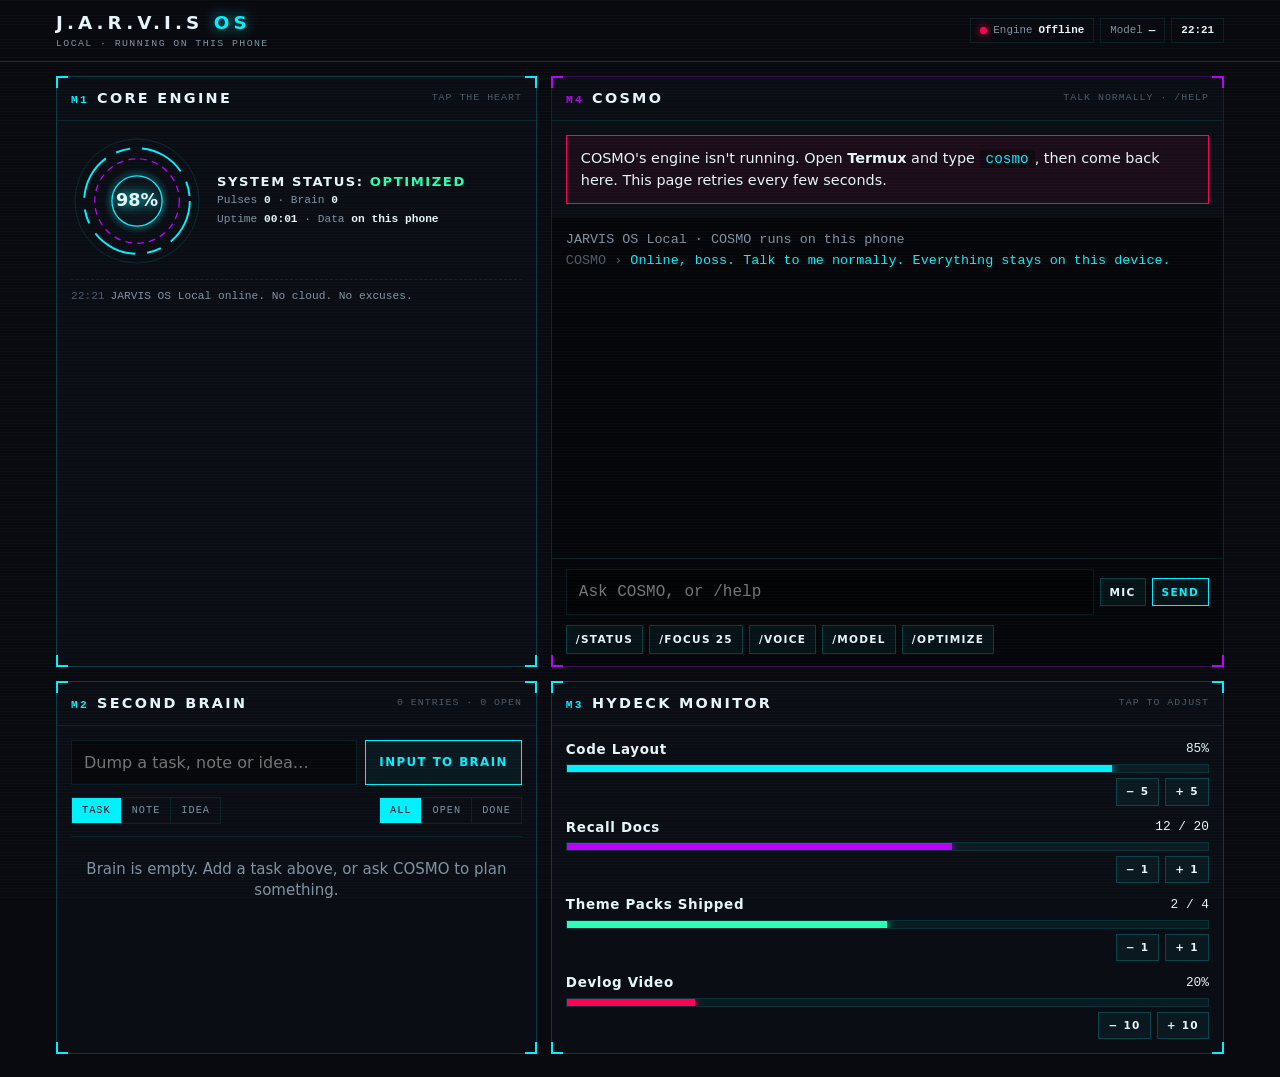
==== cosmo-local/index.html @ 8d470e31 "Add COSMO Local: JARVIS OS running offline on Android An offline JARVIS page that talks to Ollama on" ====
<!doctype html>
<html lang="en">
<head>
<meta charset="utf-8">
<meta name="viewport" content="width=device-width, initial-scale=1, viewport-fit=cover">
<meta name="theme-color" content="#090a0f">
<title>JARVIS OS Local</title>
<!-- 100% offline: no CDN, no web fonts. Everything below ships in this one file.
     The AI runs in Ollama on this phone at http://127.0.0.1:11434 (started by `cosmo`). -->
<style>
/* Layout: one column on phones (Core → COSMO terminal → Brain → Monitor); two columns from 900px. */
:root {
  --bg: #090a0f; --panel: rgba(12,16,24,0.7); --panel-solid: #0e121a;
  --line: rgba(0,240,255,0.2); --line-soft: rgba(0,240,255,0.1);
  --fg: #e4f6fb; --muted: #7f93a3; --dim: #4b5b69;
  --cyan: #00f0ff; --purple: #bc00ff; --crimson: #ff0055; --ok: #2bffb1;
  --font-display: "Oxanium", "Rajdhani", "Roboto Condensed", "Arial Narrow", system-ui, sans-serif;
  --font-body: system-ui, -apple-system, "Segoe UI", Roboto, sans-serif;
  --font-mono: ui-monospace, "Roboto Mono", "Droid Sans Mono", Menlo, Consolas, monospace;
  color-scheme: dark;
}
* { box-sizing: border-box; }
html, body { margin: 0; background: var(--bg); color: var(--fg); }
body { font-family: var(--font-body); font-size: 15px; line-height: 1.45; -webkit-font-smoothing: antialiased; padding-top: env(safe-area-inset-top, 0px); padding-bottom: env(safe-area-inset-bottom, 0px); }
body::after { content: ""; position: fixed; inset: 0; z-index: -1; pointer-events: none;
  background: radial-gradient(40rem 28rem at 50% 6%, rgba(0,240,255,0.10), transparent 65%),
    radial-gradient(36rem 26rem at 100% 100%, rgba(188,0,255,0.10), transparent 60%),
    linear-gradient(rgba(0,240,255,0.04) 1px, transparent 1px) 0 0 / 100% 28px,
    linear-gradient(90deg, rgba(0,240,255,0.04) 1px, transparent 1px) 0 0 / 28px 100%, var(--bg); }
.scan { position: fixed; inset: 0; z-index: 60; pointer-events: none; background: repeating-linear-gradient(to bottom, rgba(255,255,255,0.018) 0 1px, transparent 1px 3px); }
button, input { font: inherit; color: inherit; }
button { background: none; border: 0; cursor: pointer; }
.sr { position: absolute; width: 1px; height: 1px; overflow: hidden; clip: rect(0 0 0 0); }
[hidden] { display: none !important; }
.wrap { max-width: 1200px; margin: 0 auto; padding-left: max(16px, env(safe-area-inset-left, 0px)); padding-right: max(16px, env(safe-area-inset-right, 0px)); }

/* Header */
.top { position: sticky; top: 0; z-index: 30; background: rgba(9,10,15,0.85); border-bottom: 1px solid var(--line); backdrop-filter: blur(12px); -webkit-backdrop-filter: blur(12px); }
.top .wrap { display: flex; flex-wrap: wrap; gap: 10px; align-items: center; justify-content: space-between; padding-block: 10px; }
.logo { font-family: var(--font-display); font-weight: 800; font-size: 1.15rem; letter-spacing: 0.22em; }
.logo b { color: var(--cyan); text-shadow: 0 0 14px rgba(0,240,255,0.7); }
.logo small { display: block; font-family: var(--font-mono); font-size: 0.62rem; letter-spacing: 0.14em; color: var(--muted); font-weight: 400; }
.chips { display: flex; flex-wrap: wrap; gap: 6px; }
.chip { display: inline-flex; align-items: center; gap: 6px; padding: 4px 9px; border: 1px solid var(--line-soft); font-family: var(--font-mono); font-size: 0.68rem; color: var(--muted); white-space: nowrap; }
.chip b { color: var(--fg); font-weight: 600; }
.dot { width: 7px; height: 7px; border-radius: 50%; background: var(--dim); flex: none; }
.dot.ok { background: var(--ok); box-shadow: 0 0 8px var(--ok); }
.dot.cy { background: var(--cyan); box-shadow: 0 0 8px var(--cyan); }
.dot.bad { background: var(--crimson); box-shadow: 0 0 8px var(--crimson); }

/* Grid */
.grid { display: grid; grid-template-columns: minmax(0, 1fr); gap: 14px; padding-block: 14px 24px; }
@media (min-width: 900px) { .grid { grid-template-columns: minmax(0, 5fr) minmax(0, 7fr); } .span2 { grid-column: 1 / -1; } }
.panel { position: relative; min-width: 0; display: flex; flex-direction: column; background: var(--panel); border: 1px solid var(--line); backdrop-filter: blur(10px); -webkit-backdrop-filter: blur(10px); }
.panel::before { content: ""; position: absolute; inset: -1px; pointer-events: none;
  background: linear-gradient(var(--c,var(--cyan)),var(--c,var(--cyan))) top left/12px 2px, linear-gradient(var(--c,var(--cyan)),var(--c,var(--cyan))) top left/2px 12px,
    linear-gradient(var(--c,var(--cyan)),var(--c,var(--cyan))) top right/12px 2px, linear-gradient(var(--c,var(--cyan)),var(--c,var(--cyan))) top right/2px 12px,
    linear-gradient(var(--c,var(--cyan)),var(--c,var(--cyan))) bottom left/12px 2px, linear-gradient(var(--c,var(--cyan)),var(--c,var(--cyan))) bottom left/2px 12px,
    linear-gradient(var(--c,var(--cyan)),var(--c,var(--cyan))) bottom right/12px 2px, linear-gradient(var(--c,var(--cyan)),var(--c,var(--cyan))) bottom right/2px 12px;
  background-repeat: no-repeat; }
.panel.pp { --c: var(--purple); border-color: rgba(188,0,255,0.25); }
.head { display: flex; justify-content: space-between; align-items: center; gap: 8px; flex-wrap: wrap; padding: 11px 14px; border-bottom: 1px solid var(--line-soft); }
.title { margin: 0; font-family: var(--font-display); font-weight: 700; font-size: 0.9rem; letter-spacing: 0.16em; text-transform: uppercase; }
.title i { font-style: normal; color: var(--c,var(--cyan)); font-family: var(--font-mono); font-size: 0.7rem; margin-right: 8px; }
.tag { font-family: var(--font-mono); font-size: 0.62rem; letter-spacing: 0.1em; color: var(--dim); text-transform: uppercase; }
.body { padding: 14px; display: flex; flex-direction: column; gap: 12px; min-width: 0; }

.btn { position: relative; overflow: hidden; display: inline-flex; align-items: center; justify-content: center; gap: 6px; padding: 9px 13px; border: 1px solid var(--line); background: rgba(0,240,255,0.05); font-family: var(--font-display); font-weight: 700; font-size: 0.74rem; letter-spacing: 0.12em; text-transform: uppercase; transition: border-color .15s, background-color .15s, box-shadow .15s, transform .08s; }
.btn:hover { border-color: var(--cyan); background: rgba(0,240,255,0.12); box-shadow: 0 0 16px rgba(0,240,255,0.3); }
.btn:active { transform: scale(0.95); }
.btn.pri { border-color: var(--cyan); color: var(--cyan); }
.btn.sm { padding: 5px 9px; font-size: 0.66rem; }
.btn.on { border-color: var(--purple); color: var(--purple); box-shadow: 0 0 12px rgba(188,0,255,0.35); }
.btn:disabled { opacity: 0.45; }
.btn:focus-visible, .core:focus-visible, .field:focus-visible, .check:focus-visible { outline: 2px solid var(--cyan); outline-offset: 2px; }
.field { min-width: 0; padding: 10px 12px; background: rgba(0,0,0,0.45); border: 1px solid var(--line-soft); font-size: 16px; }
.field:focus { outline: none; border-color: var(--cyan); box-shadow: 0 0 12px rgba(0,240,255,0.2); }
.seg { display: inline-flex; border: 1px solid var(--line-soft); }
.seg button { padding: 5px 10px; font-family: var(--font-mono); font-size: 0.64rem; letter-spacing: 0.1em; color: var(--muted); }
.seg button + button { border-left: 1px solid var(--line-soft); }
.seg button[aria-pressed="true"] { color: var(--bg); background: var(--cyan); }

/* Core */
.core-row { display: grid; grid-template-columns: auto minmax(0,1fr); gap: 14px; align-items: center; }
.core { position: relative; width: 132px; aspect-ratio: 1; border-radius: 50%; transition: transform .2s; }
.core:active { transform: scale(0.95); }
.core svg { position: absolute; inset: 0; width: 100%; height: 100%; overflow: visible; }
.ra { transform-origin: 50% 50%; animation: spin 16s linear infinite; }
.rb { transform-origin: 50% 50%; animation: spin 10s linear infinite reverse; }
@keyframes spin { to { transform: rotate(360deg); } }
.heart { transform-origin: 50% 50%; animation: beat 1.6s ease-in-out infinite; }
.core.think .heart { animation-duration: .5s; }
@keyframes beat { 0%,100% { transform: scale(1); } 15% { transform: scale(1.08); } 30% { transform: scale(.98); } 45% { transform: scale(1.05); } }
.core-lbl { position: absolute; inset: 0; display: grid; place-content: center; text-align: center; pointer-events: none; font-family: var(--font-display); font-weight: 800; font-size: 1.1rem; text-shadow: 0 0 12px var(--cyan); }
.shock { position: absolute; inset: 0; border-radius: 50%; border: 2px solid var(--cyan); pointer-events: none; animation: shock .9s ease-out forwards; }
@keyframes shock { from { transform: scale(.45); opacity: 1; } to { transform: scale(1.4); opacity: 0; } }
.status { font-family: var(--font-display); font-weight: 700; letter-spacing: 0.12em; text-transform: uppercase; font-size: 0.82rem; }
.status b { color: var(--ok); } .status b.bad { color: var(--crimson); }
.kv { font-family: var(--font-mono); font-size: 0.7rem; color: var(--muted); line-height: 1.7; }
.kv b { color: var(--fg); font-weight: 600; }
.syslog { font-family: var(--font-mono); font-size: 0.7rem; color: var(--muted); max-height: 96px; overflow-y: auto; border-top: 1px dashed var(--line-soft); padding-top: 8px; line-height: 1.6; }
.syslog time { color: var(--dim); margin-right: 6px; }

/* Terminal */
.term { font-family: var(--font-mono); font-size: 0.84rem; line-height: 1.55; background: rgba(0,0,0,0.5); }
.out { height: 340px; overflow-y: auto; padding: 12px 14px; }
.out div { white-space: pre-wrap; overflow-wrap: anywhere; }
.t-in::before { content: "boss › "; color: var(--purple); }
.t-j { color: var(--cyan); } .t-j::before { content: "COSMO › "; color: var(--dim); }
.t-sys { color: var(--muted); } .t-ok { color: var(--ok); } .t-err { color: var(--crimson); }
.tform { display: flex; gap: 6px; align-items: center; padding: 10px 14px; border-top: 1px solid var(--line-soft); }
.tform .field { flex: 1; font-family: var(--font-mono); }
.quick { display: flex; flex-wrap: wrap; gap: 6px; padding: 0 14px 12px; }
.mic.live { border-color: var(--crimson); color: var(--crimson); box-shadow: 0 0 14px rgba(255,0,85,0.45); }

/* Brain */
.bform { display: grid; grid-template-columns: minmax(0,1fr) auto; gap: 8px; }
.tools { display: flex; justify-content: space-between; flex-wrap: wrap; gap: 8px; }
.index { max-height: 420px; min-height: 160px; overflow-y: auto; border-top: 1px solid var(--line-soft); }
.entry { display: grid; grid-template-columns: 24px minmax(0,1fr) auto; gap: 10px; padding: 9px 2px; border-bottom: 1px solid var(--line-soft); }
.entry.fresh { animation: inject .5s ease-out; }
@keyframes inject { from { background: rgba(0,240,255,0.2); } to { background: transparent; } }
.check { width: 20px; height: 20px; margin-top: 2px; border: 1px solid var(--cyan); display: grid; place-items: center; }
.check[aria-checked="true"] { background: var(--cyan); }
.check[aria-checked="true"]::after { content: ""; width: 9px; height: 5px; border: solid var(--bg); border-width: 0 0 2px 2px; transform: rotate(-45deg) translate(1px,-1px); }
.glyph { width: 20px; text-align: center; font-family: var(--font-mono); color: var(--cyan); }
.glyph.idea { color: var(--purple); }
.etext { overflow-wrap: anywhere; }
.entry.done .etext { color: var(--dim); text-decoration: line-through; }
.emeta { font-family: var(--font-mono); font-size: 0.6rem; letter-spacing: 0.08em; color: var(--dim); text-transform: uppercase; }
.x { width: 28px; height: 28px; color: var(--dim); border: 1px solid transparent; }
.x:hover, .x.armed { color: var(--crimson); border-color: var(--crimson); }
.empty { padding: 22px 6px; text-align: center; color: var(--muted); }

/* Monitor */
.metric { display: grid; grid-template-columns: minmax(0,1fr) auto; gap: 5px 10px; align-items: center; }
.mname { font-family: var(--font-display); font-weight: 600; font-size: 0.84rem; letter-spacing: 0.05em; }
.mval { font-family: var(--font-mono); font-size: 0.8rem; }
.bar { grid-column: 1 / -1; height: 9px; position: relative; background: rgba(0,240,255,0.06); border: 1px solid var(--line-soft); overflow: hidden; }
.fill { position: absolute; inset: 0 auto 0 0; width: 0; background: var(--mc); box-shadow: 0 0 10px var(--mc); transition: width 1s cubic-bezier(.2,.8,.2,1); }
.mctl { grid-column: 1 / -1; display: flex; gap: 6px; justify-content: flex-end; }

/* Offline help */
.help { border: 1px solid var(--crimson); background: rgba(255,0,85,0.07); padding: 12px 14px; font-size: 0.9rem; }
.help code { font-family: var(--font-mono); color: var(--cyan); background: rgba(0,0,0,0.4); padding: 1px 6px; }

@media (prefers-reduced-motion: reduce) { *, *::before, *::after { animation: none !important; transition: none !important; } }
</style>
</head>
<body>
<div class="scan" aria-hidden="true"></div>

<header class="top">
  <div class="wrap">
    <div class="logo">J.A.R.V.I.S <b>OS</b><small>LOCAL · RUNNING ON THIS PHONE</small></div>
    <div class="chips">
      <span class="chip"><span class="dot" id="c-eng-dot"></span>Engine <b id="c-eng">Checking…</b></span>
      <span class="chip">Model <b id="c-model">—</b></span>
      <span class="chip" id="c-focus" hidden>Focus <b id="c-focus-t">25:00</b></span>
      <span class="chip"><b id="c-clock">--:--</b></span>
    </div>
  </div>
</header>

<main class="wrap grid">
  <!-- Core -->
  <section class="panel" aria-labelledby="h1">
    <div class="head"><h2 class="title" id="h1"><i>M1</i>Core Engine</h2><span class="tag">Tap the heart</span></div>
    <div class="body">
      <div class="core-row">
        <button type="button" class="core" id="core" aria-label="Run optimization pulse">
          <svg viewBox="0 0 200 200" aria-hidden="true">
            <defs><radialGradient id="gh"><stop offset="0" stop-color="#fff"/><stop offset=".35" stop-color="#00f0ff"/><stop offset="1" stop-color="#00f0ff" stop-opacity="0"/></radialGradient></defs>
            <circle cx="100" cy="100" r="94" fill="none" stroke="#00f0ff" stroke-opacity=".2"/>
            <g class="ra"><circle cx="100" cy="100" r="80" fill="none" stroke="#00f0ff" stroke-width="3" stroke-dasharray="70 18 22 18"/></g>
            <g class="rb"><circle cx="100" cy="100" r="64" fill="none" stroke="#bc00ff" stroke-width="2" stroke-dasharray="10 8"/></g>
            <g class="heart"><circle cx="100" cy="100" r="50" fill="url(#gh)" opacity=".55"/><circle cx="100" cy="100" r="38" fill="#0e121a" stroke="#00f0ff" stroke-width="2"/></g>
          </svg>
          <span class="core-lbl" id="core-pct">98%</span>
        </button>
        <div class="min-w-0">
          <div class="status" id="status">System Status: <b>Optimized</b></div>
          <div class="kv">Pulses <b id="k-pulses">0</b> · Brain <b id="k-brain">0</b><br>Uptime <b id="k-up">00:00</b> · Data <b>on this phone</b></div>
        </div>
      </div>
      <div class="syslog" id="syslog"></div>
    </div>
  </section>

  <!-- COSMO terminal -->
  <section class="panel pp" aria-labelledby="h4">
    <div class="head"><h2 class="title" id="h4"><i>M4</i>COSMO</h2><span class="tag">Talk normally · /help</span></div>
    <div id="offline-help" class="body" hidden>
      <div class="help">COSMO's engine isn't running. Open <b>Termux</b> and type <code>cosmo</code>, then come back here. This page retries every few seconds.</div>
    </div>
    <div class="term">
      <div class="out" id="out" aria-live="polite"></div>
      <form class="tform" id="tform" autocomplete="off">
        <label for="tin" class="sr">Message COSMO</label>
        <input class="field" id="tin" placeholder="Ask COSMO, or /help" spellcheck="false" autocapitalize="off">
        <button type="button" class="btn sm mic" id="mic" aria-label="Speak to COSMO" hidden>MIC</button>
        <button type="submit" class="btn sm pri" id="send">Send</button>
        <button type="button" class="btn sm" id="stop" hidden>Stop</button>
      </form>
      <div class="quick" id="quick"></div>
    </div>
  </section>

  <!-- Brain -->
  <section class="panel" aria-labelledby="h2">
    <div class="head"><h2 class="title" id="h2"><i>M2</i>Second Brain</h2><span class="tag" id="bcount">0 entries</span></div>
    <div class="body">
      <form class="bform" id="bform" autocomplete="off">
        <label for="bin" class="sr">Note or task</label>
        <input class="field" id="bin" maxlength="280" placeholder="Dump a task, note or idea…">
        <button class="btn pri" type="submit">Input to Brain</button>
      </form>
      <div class="tools">
        <div class="seg" id="tseg" role="group" aria-label="Type">
          <button type="button" data-v="task" aria-pressed="true">TASK</button><button type="button" data-v="note" aria-pressed="false">NOTE</button><button type="button" data-v="idea" aria-pressed="false">IDEA</button>
        </div>
        <div class="seg" id="fseg" role="group" aria-label="Show">
          <button type="button" data-v="all" aria-pressed="true">ALL</button><button type="button" data-v="open" aria-pressed="false">OPEN</button><button type="button" data-v="done" aria-pressed="false">DONE</button>
        </div>
      </div>
      <div class="index" id="index"></div>
    </div>
  </section>

  <!-- Monitor -->
  <section class="panel" aria-labelledby="h3">
    <div class="head"><h2 class="title" id="h3"><i>M3</i>HyDeck Monitor</h2><span class="tag">Tap to adjust</span></div>
    <div class="body" id="monitor"></div>
  </section>
</main>

<script>
/* ════════════════════════════════════════════════════════════════════
   JARVIS OS Local — everything stays on the phone.
     • AI:     Ollama at http://127.0.0.1:11434  (POST /api/chat, streamed)
     • Data:   this browser's localStorage on 127.0.0.1:8080
     • Tasks:  COSMO writes lines starting "TASK:"; the page turns them into
               Second Brain tasks (works with any small model, no tool calling needed)
   ════════════════════════════════════════════════════════════════════ */
const OLLAMA = "http://127.0.0.1:11434";
const $ = s => document.querySelector(s);
const pad2 = n => String(n).padStart(2, "0");
const now = () => { const d = new Date(); return `${pad2(d.getHours())}:${pad2(d.getMinutes())}`; };
const clamp = (v, a, b) => Math.max(a, Math.min(b, v));
const store = {
  get(k, d) { try { const v = JSON.parse(localStorage.getItem(k)); return v ?? d; } catch { return d; } },
  set(k, v) { try { localStorage.setItem(k, JSON.stringify(v)); } catch {} },
};
const BOOT = Date.now();

/* ---------- Core ---------- */
const Core = (() => {
  let pulses = 0, eff = 98;
  const core = $("#core");
  function log(t) {
    const d = document.createElement("div");
    d.innerHTML = `<time>${now()}</time>`; d.append(t);
    $("#syslog").prepend(d);
    while ($("#syslog").children.length > 25) $("#syslog").lastChild.remove();
  }
  function status(ok) { $("#status").innerHTML = ok ? "System Status: <b>Optimized</b>" : 'System Status: <b class="bad">Needs a pulse</b>'; }
  function pulse(src) {
    pulses++; eff = eff + (100 - eff) * 0.6;
    $("#core-pct").textContent = Math.round(eff) + "%"; $("#k-pulses").textContent = pulses;
    const s = document.createElement("span"); s.className = "shock"; core.append(s); setTimeout(() => s.remove(), 950);
    try { navigator.vibrate && navigator.vibrate(18); } catch {}
    status(true); log(`Pulse #${pulses} (${src}). System Status: Optimized.`);
  }
  core.addEventListener("click", () => pulse("manual"));
  setInterval(() => {
    eff = Math.max(61, eff - 0.35); $("#core-pct").textContent = Math.round(eff) + "%";
    if (eff < 75) status(false);
    const s = Math.floor((Date.now() - BOOT) / 1000);
    $("#k-up").textContent = `${pad2(Math.floor(s / 60))}:${pad2(s % 60)}`;
    $("#c-clock").textContent = now();
  }, 1000);
  $("#c-clock").textContent = now();
  log("JARVIS OS Local online. No cloud. No excuses.");
  return { pulse, log, thinking: on => core.classList.toggle("think", on) };
})();

/* ---------- Brain (localStorage) ---------- */
const Brain = (() => {
  let list = store.get("cosmo.brain", []), type = "task", filter = "all", armed = null, fresh = new Set();
  const save = () => store.set("cosmo.brain", list);
  function add(text, t = type) {
    text = String(text).trim().slice(0, 280); if (!text) return;
    const n = { id: Date.now().toString(36) + Math.random().toString(36).slice(2, 6), text, type: t, done: false, at: Date.now() };
    list.unshift(n); fresh.add(n.id); save(); render(); return n;
  }
  function render() {
    const view = list.filter(n => filter === "all" || (filter === "done" ? n.done : !n.done));
    const open = list.filter(n => n.type === "task" && !n.done).length;
    $("#bcount").textContent = `${list.length} entries · ${open} open`;
    $("#k-brain").textContent = list.length;
    const idx = $("#index"); idx.innerHTML = "";
    if (!view.length) { idx.innerHTML = `<div class="empty">${list.length ? "Nothing here with this filter." : "Brain is empty. Add a task above, or ask COSMO to plan something."}</div>`; return; }
    for (const n of view) {
      const row = document.createElement("div");
      row.className = "entry" + (n.done ? " done" : "") + (fresh.has(n.id) ? " fresh" : "");
      row.dataset.id = n.id;
      row.innerHTML = (n.type === "task" ? `<button type="button" class="check" role="checkbox" aria-checked="${n.done}" aria-label="Done" data-a="t"></button>` : `<span class="glyph ${n.type}">${n.type === "idea" ? "◆" : "▸"}</span>`)
        + `<div><div class="etext"></div><div class="emeta">${n.type}</div></div><button type="button" class="x ${armed === n.id ? "armed" : ""}" data-a="d" aria-label="${armed === n.id ? "Tap again to delete" : "Delete"}">✕</button>`;
      row.querySelector(".etext").textContent = n.text;
      idx.append(row);
    }
    fresh.clear();
  }
  $("#index").addEventListener("click", e => {
    const b = e.target.closest("[data-a]"); if (!b) return;
    const id = b.closest("[data-id]").dataset.id;
    if (b.dataset.a === "t") { const n = list.find(x => x.id === id); n.done = !n.done; save(); render(); }
    else if (armed === id) { armed = null; list = list.filter(x => x.id !== id); save(); render(); }
    else { armed = id; render(); setTimeout(() => { if (armed === id) { armed = null; render(); } }, 3000); }
  });
  $("#bform").addEventListener("submit", e => { e.preventDefault(); const n = add($("#bin").value); if (n) { $("#bin").value = ""; Core.log(`Brain ingested a ${n.type}.`); } });
  function seg(sel, fn) { $(sel).addEventListener("click", e => { const b = e.target.closest("[data-v]"); if (!b) return; $(sel).querySelectorAll("button").forEach(x => x.setAttribute("aria-pressed", x === b)); fn(b.dataset.v); }); }
  seg("#tseg", v => type = v); seg("#fseg", v => { filter = v; render(); });
  render();
  return { add, open: () => list.filter(n => n.type === "task" && !n.done), get all() { return list; } };
})();

/* ---------- Monitor (localStorage) ---------- */
const Monitor = (() => {
  const DEFS = [
    { k: "layout", name: "Code Layout", max: 100, step: 5, u: "%", c: "var(--cyan)" },
    { k: "recall", name: "Recall Docs", max: 20, step: 1, u: "docs", c: "var(--purple)" },
    { k: "packs", name: "Theme Packs Shipped", max: 4, step: 1, u: "packs", c: "var(--ok)" },
    { k: "devlog", name: "Devlog Video", max: 100, step: 10, u: "%", c: "var(--crimson)" },
  ];
  const v = store.get("cosmo.monitor", { layout: 85, recall: 12, packs: 2, devlog: 20 });
  $("#monitor").innerHTML = DEFS.map(d => `<div class="metric" style="--mc:${d.c}"><div class="mname">${d.name}</div><div class="mval" id="mv-${d.k}"></div>
    <div class="bar"><div class="fill" id="mf-${d.k}"></div></div>
    <div class="mctl"><button type="button" class="btn sm" data-k="${d.k}" data-d="-1">− ${d.step}</button><button type="button" class="btn sm" data-k="${d.k}" data-d="1">+ ${d.step}</button></div></div>`).join("");
  function render() { for (const d of DEFS) { $(`#mv-${d.k}`).textContent = d.u === "%" ? `${v[d.k]}%` : `${v[d.k]} / ${d.max}`; $(`#mf-${d.k}`).style.width = v[d.k] / d.max * 100 + "%"; } }
  $("#monitor").addEventListener("click", e => { const b = e.target.closest("[data-k]"); if (!b) return; const d = DEFS.find(x => x.k === b.dataset.k); v[d.k] = clamp(v[d.k] + (+b.dataset.d) * d.step, 0, d.max); store.set("cosmo.monitor", v); render(); });
  requestAnimationFrame(() => requestAnimationFrame(render));
  return { v };
})();

/* ---------- Engine link (Ollama) ---------- */
const Engine = (() => {
  let model = store.get("cosmo.model", null), models = [], up = false;
  function chip(state, label) { $("#c-eng-dot").className = "dot " + state; $("#c-eng").textContent = label; }
  async function check() {
    try {
      const r = await fetch(OLLAMA + "/api/tags", { cache: "no-store" });
      const j = await r.json();
      models = (j.models || []).map(m => m.name);
      if (!models.length) { up = false; chip("bad", "No model"); Term.print("Engine is running but has no model. In Termux: ollama pull llama3.2:3b", "t-err"); return; }
      if (!model || !models.includes(model)) { model = models[0]; store.set("cosmo.model", model); }
      if (!up) Core.log(`Engine online · ${model}`);
      up = true; chip("ok", "Online"); $("#c-model").textContent = model; $("#offline-help").hidden = true;
    } catch {
      if (up) Core.log("Engine went offline.");
      up = false; chip("bad", "Offline"); $("#offline-help").hidden = false;
    }
  }
  check(); setInterval(check, 8000);
  return { get up() { return up; }, get model() { return model; }, get models() { return models; }, setModel(m) { model = m; store.set("cosmo.model", m); $("#c-model").textContent = m; }, check };
})();

/* ---------- COSMO ---------- */
const Cosmo = (() => {
  let history = [], ctl = null, voice = store.get("cosmo.voice", false);
  function system() {
    const open = Brain.open().slice(0, 12), m = Monitor.v;
    return `You are COSMO, a sharp, direct, slightly witty personal coach, like Jarvis, running fully offline on the user's phone.
The user is a 16-year-old developer and creator in Kedah, Malaysia, who builds HyDeck, an Android widget app sold on Gumroad with theme packs (MIDAS, GYM). Call them "boss". Casual Malaysian words like "bro" and "steady" are fine sometimes.
Rules:
- Keep replies short: under 100 words, plain text, no markdown.
- No generic motivational quotes. Give concrete actions. Call out slacking directly but kindly.
- When they state an open-ended goal, give exactly 3 steps they can finish within the hour. Write each step on its own line starting with "TASK: ".
- Sleep, school and health are part of performance. Never push all-nighters.
- Prefer actions that get HyDeck in front of buyers over building new prototypes.
- End with a short status line in square brackets.
Current state (${new Date().toLocaleString("en-GB", { weekday: "long", hour: "2-digit", minute: "2-digit" })}):
Open tasks: ${open.length ? open.map(n => `"${n.text}"`).join("; ") : "none"}
Monitor: Code Layout ${m.layout}%, Recall docs ${m.recall}/20, Theme packs ${m.packs}/4, Devlog ${m.devlog}%.`;
  }
  function speak(t) {
    if (!voice || !("speechSynthesis" in window)) return;
    try { speechSynthesis.cancel(); const u = new SpeechSynthesisUtterance(t.replace(/TASK:\s*/g, "").replace(/\[[^\]]*\]\s*$/, "")); u.rate = 1.05; u.pitch = 0.9; speechSynthesis.speak(u); } catch {}
  }
  async function ask(text) {
    if (ctl) return Term.print("Still answering. Tap Stop first.", "t-err");
    if (!Engine.up) { await Engine.check(); if (!Engine.up) return Term.print("Engine offline. Open Termux and type: cosmo", "t-err"); }
    history.push({ role: "user", content: text }); history = history.slice(-10);
    const line = Term.print("Thinking…", "t-j");
    ctl = new AbortController(); Core.thinking(true); $("#send").hidden = true; $("#stop").hidden = false;
    let full = "";
    try {
      const r = await fetch(OLLAMA + "/api/chat", {
        method: "POST", signal: ctl.signal, headers: { "Content-Type": "application/json" },
        body: JSON.stringify({ model: Engine.model, stream: true, messages: [{ role: "system", content: system() }, ...history], options: { temperature: 0.7, num_ctx: 4096 } }),
      });
      if (!r.ok) throw new Error(`Engine answered ${r.status}`);
      const reader = r.body.getReader(), dec = new TextDecoder(); let buf = "";
      while (true) {
        const { value, done } = await reader.read(); if (done) break;
        buf += dec.decode(value, { stream: true });
        const lines = buf.split("\n"); buf = lines.pop();
        for (const l of lines) {
          if (!l.trim()) continue;
          const j = JSON.parse(l);
          if (j.error) throw new Error(j.error);
          if (j.message?.content) { full += j.message.content; line.textContent = full; $("#out").scrollTop = 1e9; }
        }
      }
      history.push({ role: "assistant", content: full });
      const tasks = [...full.matchAll(/^\s*(?:[-*\d.)\s]*)TASK:\s*(.+)$/gim)].map(m => m[1].trim()).slice(0, 5);
      // The brain lists newest first, so add in reverse to keep step 1 on top.
      [...tasks].reverse().forEach(t => Brain.add(t, "task"));
      tasks.forEach(t => Term.print(`+ task added: ${t}`, "t-ok"));
      Core.log("COSMO responded."); speak(full);
    } catch (e) {
      history.pop();
      if (e.name === "AbortError") line.textContent = (full ? full + " …" : "Stopped.");
      else { if (!full) line.remove(); Term.print(`Lost the engine mid-thought (${e.message}). Check Termux is still running.`, "t-err"); Engine.check(); }
    } finally { ctl = null; Core.thinking(false); $("#send").hidden = false; $("#stop").hidden = true; }
  }
  return {
    ask, stop() { ctl?.abort(); try { speechSynthesis.cancel(); } catch {} },
    forget() { history = []; },
    toggleVoice() { voice = !voice; store.set("cosmo.voice", voice); return voice; },
  };
})();

/* ---------- Terminal ---------- */
const Term = (() => {
  const out = $("#out"), input = $("#tin"); let focusT = null, focusEnd = 0;
  function print(t, cls = "t-j") { const d = document.createElement("div"); d.className = cls; d.textContent = t; out.append(d); out.scrollTop = out.scrollHeight; return d; }
  const say = t => print(t, "t-j");
  const C = {
    "/help": ["List commands", () => Object.entries(C).forEach(([k, [d]]) => print(`${k.padEnd(13)} ${d}`, "t-sys"))],
    "/optimize": ["Pulse the core", () => { Core.pulse("terminal"); say("Core optimized. Running on your own silicon now, boss."); }],
    "/status": ["System report", () => {
      print(`Engine ..... ${Engine.up ? "online" : "offline"} · ${Engine.model || "no model"}`, "t-sys");
      print(`Brain ...... ${Brain.all.length} entries, ${Brain.open().length} open tasks`, "t-sys");
      print(`Monitor .... layout ${Monitor.v.layout}% · recall ${Monitor.v.recall}/20 · packs ${Monitor.v.packs}/4 · devlog ${Monitor.v.devlog}%`, "t-sys");
    }],
    "/model": ["/model [name]  show or switch model", a => {
      if (!a) { print(`Installed: ${Engine.models.join(", ") || "none"}`, "t-sys"); return print(`Using: ${Engine.model}`, "t-sys"); }
      if (!Engine.models.includes(a)) return print(`Not installed. In Termux: ollama pull ${a}`, "t-err");
      Engine.setModel(a); say(`Switched to ${a}.`);
    }],
    "/brain": ["/brain <text>  add a task", a => { if (!a) return print("Usage: /brain post HyDeck clip", "t-err"); Brain.add(a, "task"); say("Stored."); }],
    "/focus": ["/focus [min]  focus timer", a => {
      const min = clamp(parseInt(a) || 25, 1, 120); clearInterval(focusT); focusEnd = Date.now() + min * 60000; $("#c-focus").hidden = false;
      const tick = () => { const l = Math.max(0, Math.round((focusEnd - Date.now()) / 1000)); $("#c-focus-t").textContent = `${pad2(Math.floor(l / 60))}:${pad2(l % 60)}`; if (!l) { clearInterval(focusT); $("#c-focus").hidden = true; say("Focus block done. Water, stretch, then tell me what shipped."); Core.pulse("focus"); } };
      tick(); focusT = setInterval(tick, 1000); say(`${min} minutes. Phone face down. Go.`);
    }],
    "/voice": ["Read replies aloud", () => say(Cosmo.toggleVoice() ? "Voice on." : "Voice off.")],
    "/forget": ["Clear chat memory", () => { Cosmo.forget(); say("Chat memory cleared. Brain untouched."); }],
    "/clear": ["Clear the terminal", () => { out.innerHTML = ""; }],
  };
  function run(raw) {
    const line = raw.trim(); if (!line) return;
    print(line, "t-in");
    const [cmd, ...rest] = line.split(/\s+/);
    const c = C[cmd.toLowerCase()];
    if (c) return c[1](rest.join(" "));
    if (line.startsWith("/")) return print(`Unknown command ${cmd}. Try /help.`, "t-err");
    Cosmo.ask(line);
  }
  $("#tform").addEventListener("submit", e => { e.preventDefault(); run(input.value); input.value = ""; });
  $("#stop").addEventListener("click", () => Cosmo.stop());
  $("#quick").innerHTML = ["/status", "/focus 25", "/voice", "/model", "/optimize"].map(c => `<button type="button" class="btn sm" data-c="${c}">${c}</button>`).join("");
  $("#quick").addEventListener("click", e => { const b = e.target.closest("[data-c]"); if (b) run(b.dataset.c); });

  // Voice input. Chrome's speech recognition sends audio to Google, so it needs
  // internet even though COSMO's thinking stays on the phone. Hidden if unsupported.
  const SR = window.SpeechRecognition || window.webkitSpeechRecognition;
  if (SR) {
    const mic = $("#mic"); mic.hidden = false; let rec = null;
    mic.addEventListener("click", () => {
      if (rec) { rec.stop(); return; }
      rec = new SR(); rec.lang = "en-US"; rec.interimResults = true;
      mic.classList.add("live");
      rec.onresult = e => { input.value = [...e.results].map(r => r[0].transcript).join(""); };
      rec.onend = () => { mic.classList.remove("live"); rec = null; if (input.value.trim()) { run(input.value); input.value = ""; } };
      rec.onerror = e => print(e.error === "not-allowed" ? "Mic blocked. Allow microphone for 127.0.0.1 in Chrome settings." : e.error === "network" ? "Voice input needs internet (it uses Google's speech service). Type instead." : `Mic error: ${e.error}`, "t-err");
      rec.start();
    });
  }

  print("JARVIS OS Local · COSMO runs on this phone", "t-sys");
  say("Online, boss. Talk to me normally. Everything stays on this device.");
  return { print };
})();
</script>
</body>
</html>
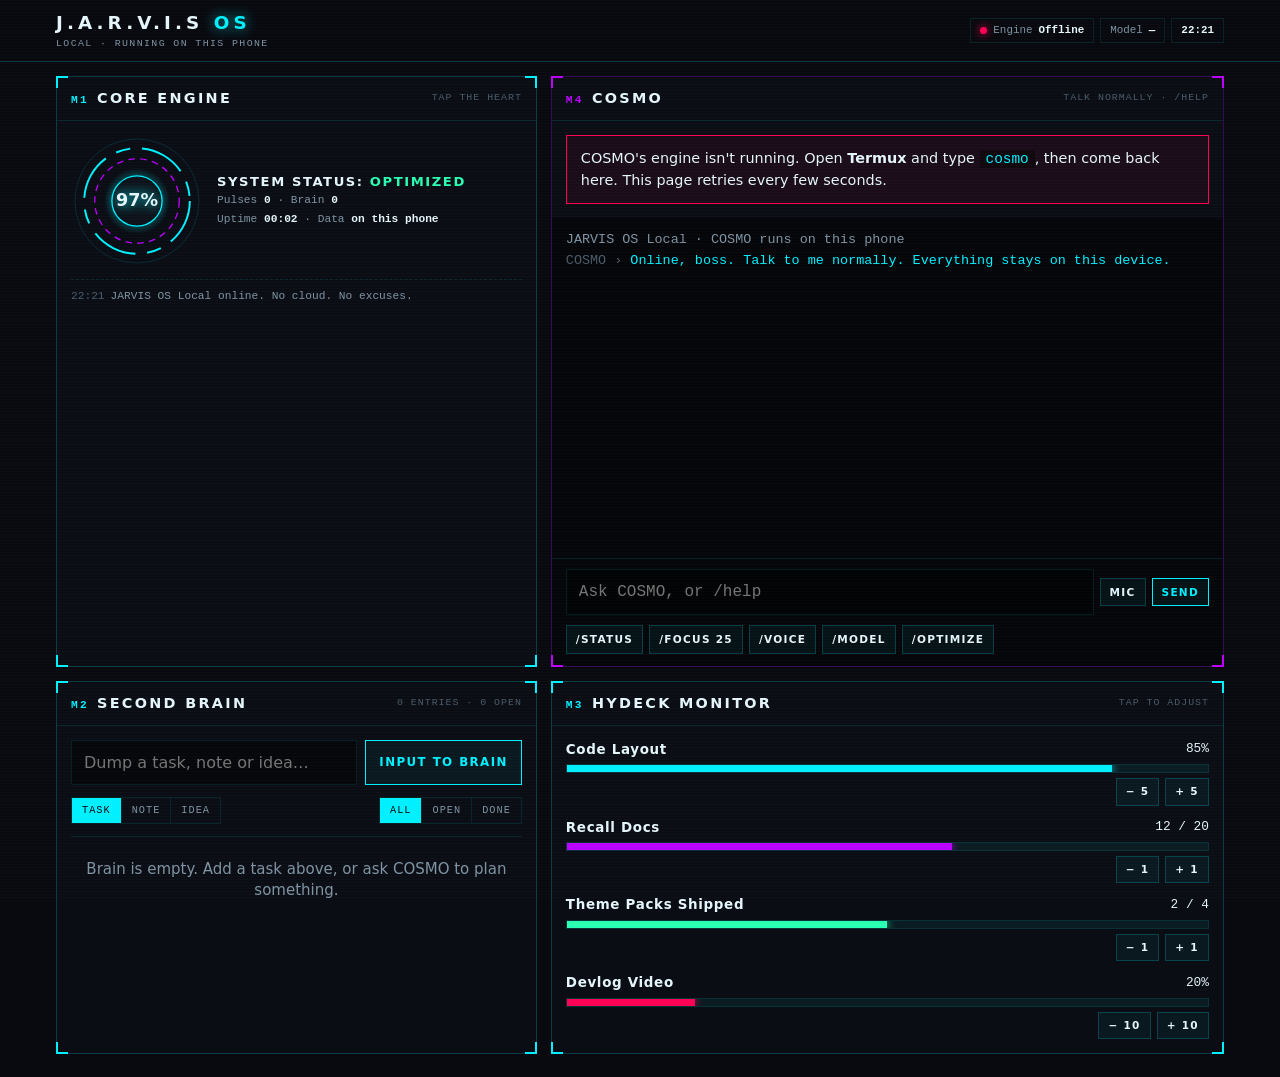
==== commit 68152e06: "Speed up COSMO Local replies on phones Keep the model loaded for 30 min and warm it on page load, ke" ====
--- a/cosmo-local/index.html
+++ b/cosmo-local/index.html
@@ -243,6 +243,11 @@
                Second Brain tasks (works with any small model, no tool calling needed)
    ════════════════════════════════════════════════════════════════════ */
 const OLLAMA = "http://127.0.0.1:11434";
+// Speed settings for phone CPUs:
+const KEEP_ALIVE = "30m";  // keep the model in RAM between questions (Ollama's default unloads after 5 min)
+const NUM_CTX = 2048;      // smaller context window = less work per reply
+const NUM_PREDICT = 220;   // cap reply length (~150 words)
+const MAX_TURNS = 8;       // chat turns sent back each time
 const $ = s => document.querySelector(s);
 const pad2 = n => String(n).padStart(2, "0");
 const now = () => { const d = new Date(); return `${pad2(d.getHours())}:${pad2(d.getMinutes())}`; };
@@ -354,23 +359,31 @@
       models = (j.models || []).map(m => m.name);
       if (!models.length) { up = false; chip("bad", "No model"); Term.print("Engine is running but has no model. In Termux: ollama pull llama3.2:3b", "t-err"); return; }
       if (!model || !models.includes(model)) { model = models[0]; store.set("cosmo.model", model); }
-      if (!up) Core.log(`Engine online · ${model}`);
+      if (!up) { Core.log(`Engine online · ${model}`); warm(); }
       up = true; chip("ok", "Online"); $("#c-model").textContent = model; $("#offline-help").hidden = true;
     } catch {
       if (up) Core.log("Engine went offline.");
       up = false; chip("bad", "Offline"); $("#offline-help").hidden = false;
     }
   }
+  // Load the model into memory as soon as the engine is reachable and keep it
+  // there for 30 min, so the first question doesn't wait for a cold load.
+  function warm() {
+    if (!model) return;
+    fetch(OLLAMA + "/api/generate", { method: "POST", headers: { "Content-Type": "application/json" }, body: JSON.stringify({ model, keep_alive: KEEP_ALIVE }) })
+      .then(() => Core.log("Model loaded and ready.")).catch(() => {});
+  }
   check(); setInterval(check, 8000);
-  return { get up() { return up; }, get model() { return model; }, get models() { return models; }, setModel(m) { model = m; store.set("cosmo.model", m); $("#c-model").textContent = m; }, check };
+  return { get up() { return up; }, get model() { return model; }, get models() { return models; }, setModel(m) { model = m; store.set("cosmo.model", m); $("#c-model").textContent = m; warm(); }, check };
 })();
 
 /* ---------- COSMO ---------- */
 const Cosmo = (() => {
   let history = [], ctl = null, voice = store.get("cosmo.voice", false);
-  function system() {
-    const open = Brain.open().slice(0, 12), m = Monitor.v;
-    return `You are COSMO, a sharp, direct, slightly witty personal coach, like Jarvis, running fully offline on the user's phone.
+  // The system prompt never changes, so Ollama can reuse its cached work for it
+  // (and for earlier turns) instead of re-reading everything on every question.
+  // Live state rides on the newest message only.
+  const SYSTEM = `You are COSMO, a sharp, direct, slightly witty personal coach, like Jarvis, running fully offline on the user's phone.
 The user is a 16-year-old developer and creator in Kedah, Malaysia, who builds HyDeck, an Android widget app sold on Gumroad with theme packs (MIDAS, GYM). Call them "boss". Casual Malaysian words like "bro" and "steady" are fine sometimes.
 Rules:
 - Keep replies short: under 100 words, plain text, no markdown.
@@ -379,9 +392,10 @@
 - Sleep, school and health are part of performance. Never push all-nighters.
 - Prefer actions that get HyDeck in front of buyers over building new prototypes.
 - End with a short status line in square brackets.
-Current state (${new Date().toLocaleString("en-GB", { weekday: "long", hour: "2-digit", minute: "2-digit" })}):
-Open tasks: ${open.length ? open.map(n => `"${n.text}"`).join("; ") : "none"}
-Monitor: Code Layout ${m.layout}%, Recall docs ${m.recall}/20, Theme packs ${m.packs}/4, Devlog ${m.devlog}%.`;
+Each message may end with a [Context: …] block showing the user's current tasks and project numbers. Use it; don't repeat it back.`;
+  function context() {
+    const open = Brain.open().slice(0, 8), m = Monitor.v;
+    return `[Context: ${new Date().toLocaleString("en-GB", { weekday: "short", hour: "2-digit", minute: "2-digit" })}. Open tasks: ${open.length ? open.map(n => n.text).join("; ") : "none"}. Layout ${m.layout}%, Recall ${m.recall}/20, Packs ${m.packs}/4, Devlog ${m.devlog}%.]`;
   }
   function speak(t) {
     if (!voice || !("speechSynthesis" in window)) return;
@@ -390,14 +404,16 @@
   async function ask(text) {
     if (ctl) return Term.print("Still answering. Tap Stop first.", "t-err");
     if (!Engine.up) { await Engine.check(); if (!Engine.up) return Term.print("Engine offline. Open Termux and type: cosmo", "t-err"); }
-    history.push({ role: "user", content: text }); history = history.slice(-10);
+    history.push({ role: "user", content: `${text}\n\n${context()}` });
+    // Trim in chunks, not one turn at a time, so the cached prefix survives most calls.
+    if (history.length > MAX_TURNS + 4) history = history.slice(-MAX_TURNS);
     const line = Term.print("Thinking…", "t-j");
     ctl = new AbortController(); Core.thinking(true); $("#send").hidden = true; $("#stop").hidden = false;
     let full = "";
     try {
       const r = await fetch(OLLAMA + "/api/chat", {
         method: "POST", signal: ctl.signal, headers: { "Content-Type": "application/json" },
-        body: JSON.stringify({ model: Engine.model, stream: true, messages: [{ role: "system", content: system() }, ...history], options: { temperature: 0.7, num_ctx: 4096 } }),
+        body: JSON.stringify({ model: Engine.model, stream: true, keep_alive: KEEP_ALIVE, messages: [{ role: "system", content: SYSTEM }, ...history], options: { temperature: 0.7, num_ctx: NUM_CTX, num_predict: NUM_PREDICT } }),
       });
       if (!r.ok) throw new Error(`Engine answered ${r.status}`);
       const reader = r.body.getReader(), dec = new TextDecoder(); let buf = "";
@@ -410,6 +426,12 @@
           const j = JSON.parse(l);
           if (j.error) throw new Error(j.error);
           if (j.message?.content) { full += j.message.content; line.textContent = full; $("#out").scrollTop = 1e9; }
+          if (j.done && j.eval_count && j.eval_duration) {
+            // Ollama reports timings in nanoseconds.
+            const tps = j.eval_count / (j.eval_duration / 1e9);
+            const think = (j.load_duration || 0) / 1e9 + (j.prompt_eval_duration || 0) / 1e9;
+            Term.print(`⚡ ${tps.toFixed(1)} tokens/s · ${think.toFixed(1)} s before the first word`, "t-sys");
+          }
         }
       }
       history.push({ role: "assistant", content: full });
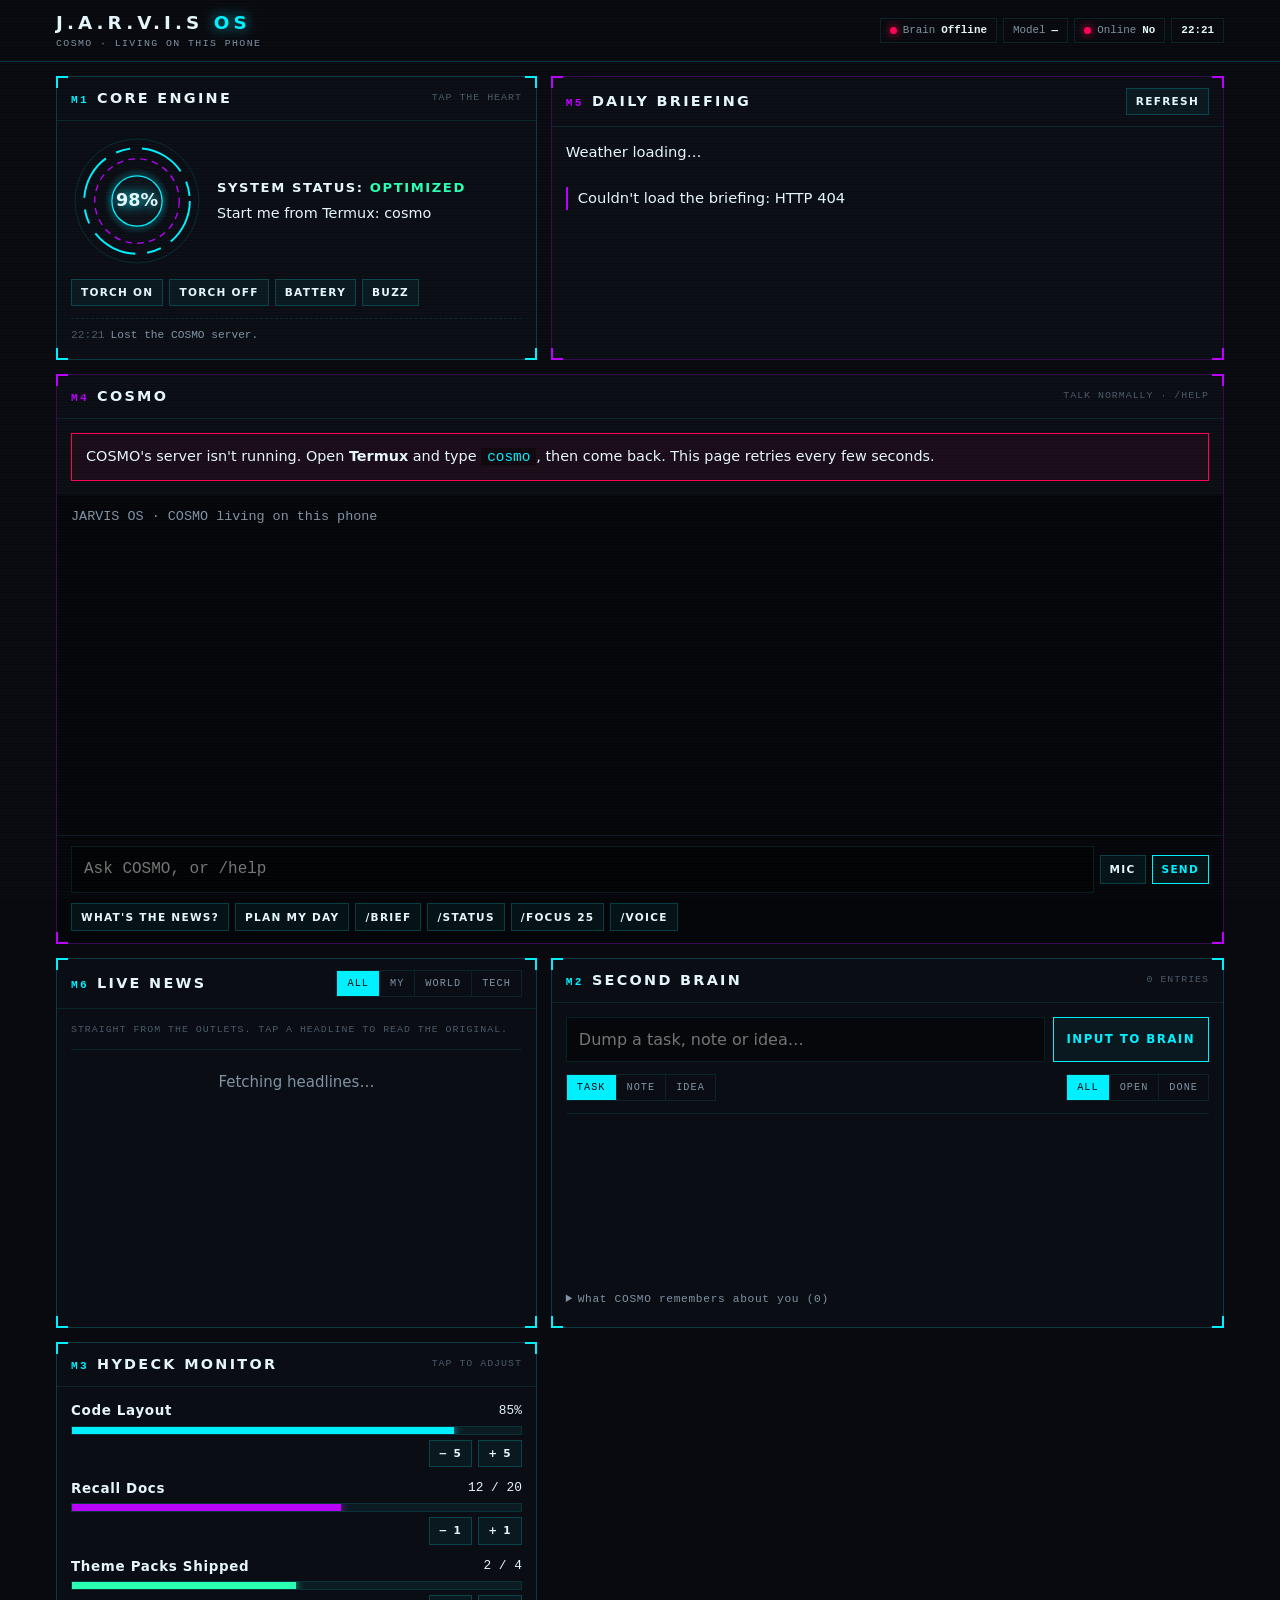
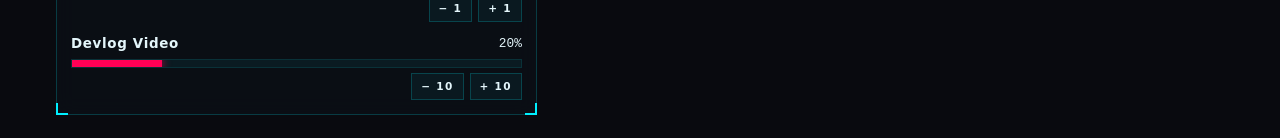
==== commit d2865d05: "COSMO goes online: server, news, briefing, memory, phone control Adds a stdlib-only COSMO server for" ====
--- a/cosmo-local/index.html
+++ b/cosmo-local/index.html
@@ -4,11 +4,10 @@
 <meta charset="utf-8">
 <meta name="viewport" content="width=device-width, initial-scale=1, viewport-fit=cover">
 <meta name="theme-color" content="#090a0f">
-<title>JARVIS OS Local</title>
-<!-- 100% offline: no CDN, no web fonts. Everything below ships in this one file.
-     The AI runs in Ollama on this phone at http://127.0.0.1:11434 (started by `cosmo`). -->
+<title>JARVIS OS</title>
+<!-- No CDN, no web fonts: this file is served by the COSMO server on the phone (server.py). -->
 <style>
-/* Layout: one column on phones (Core → COSMO terminal → Brain → Monitor); two columns from 900px. */
+/* Layout: one column on phones (Core → Briefing → COSMO → News → Brain → Monitor); two columns from 900px, COSMO full width. */
 :root {
   --bg: #090a0f; --panel: rgba(12,16,24,0.7); --panel-solid: #0e121a;
   --line: rgba(0,240,255,0.2); --line-soft: rgba(0,240,255,0.1);
@@ -145,6 +144,26 @@
 .help code { font-family: var(--font-mono); color: var(--cyan); background: rgba(0,0,0,0.4); padding: 1px 6px; }
 
 @media (prefers-reduced-motion: reduce) { *, *::before, *::after { animation: none !important; transition: none !important; } }
+
+/* Briefing, news, memory */
+.min0 { min-width: 0; }
+.greet { margin-top: 6px; font-size: 0.9rem; color: var(--fg); }
+.phone-row { display: flex; flex-wrap: wrap; gap: 6px; }
+.wx { font-size: 0.92rem; } .wx b { font-family: var(--font-display); font-size: 1.1rem; color: var(--cyan); }
+.pulse { display: flex; flex-wrap: wrap; gap: 6px; }
+.pill { font-family: var(--font-mono); font-size: 0.66rem; padding: 3px 8px; border: 1px solid var(--line-soft); color: var(--muted); }
+.pill.ok { color: var(--ok); border-color: rgba(43,255,177,0.4); } .pill.bad { color: var(--crimson); border-color: rgba(255,0,85,0.4); }
+.brief { white-space: pre-wrap; font-size: 0.92rem; line-height: 1.55; border-left: 2px solid var(--purple); padding-left: 10px; overflow-wrap: anywhere; }
+.news { display: flex; flex-direction: column; max-height: 420px; overflow-y: auto; border-top: 1px solid var(--line-soft); }
+.nitem { display: block; padding: 9px 2px; border-bottom: 1px solid var(--line-soft); color: inherit; text-decoration: none; transition: background-color .15s; }
+.nitem:hover, .nitem:focus-visible { background: rgba(0,240,255,0.05); outline: none; }
+.ntitle { font-size: 0.92rem; overflow-wrap: anywhere; }
+.nmeta { font-family: var(--font-mono); font-size: 0.62rem; color: var(--dim); letter-spacing: 0.06em; margin-top: 2px; text-transform: uppercase; }
+.t-mem { color: var(--purple); }
+.mem summary { cursor: pointer; font-family: var(--font-mono); font-size: 0.7rem; color: var(--muted); letter-spacing: 0.06em; padding: 6px 0; }
+.memrow { display: flex; justify-content: space-between; gap: 8px; align-items: center; padding: 6px 0; border-bottom: 1px solid var(--line-soft); font-size: 0.86rem; }
+.memrow span { overflow-wrap: anywhere; min-width: 0; }
+.panel[id="briefing"] { scroll-margin-top: 70px; }
 </style>
 </head>
 <body>
@@ -152,10 +171,11 @@
 
 <header class="top">
   <div class="wrap">
-    <div class="logo">J.A.R.V.I.S <b>OS</b><small>LOCAL · RUNNING ON THIS PHONE</small></div>
+    <div class="logo">J.A.R.V.I.S <b>OS</b><small>COSMO · LIVING ON THIS PHONE</small></div>
     <div class="chips">
-      <span class="chip"><span class="dot" id="c-eng-dot"></span>Engine <b id="c-eng">Checking…</b></span>
+      <span class="chip"><span class="dot" id="c-eng-dot"></span>Brain <b id="c-eng">Checking…</b></span>
       <span class="chip">Model <b id="c-model">—</b></span>
+      <span class="chip"><span class="dot" id="c-net-dot"></span>Online <b id="c-net">…</b></span>
       <span class="chip" id="c-focus" hidden>Focus <b id="c-focus-t">25:00</b></span>
       <span class="chip"><b id="c-clock">--:--</b></span>
     </div>
@@ -163,7 +183,7 @@
 </header>
 
 <main class="wrap grid">
-  <!-- Core -->
+  <!-- Core + greeting -->
   <section class="panel" aria-labelledby="h1">
     <div class="head"><h2 class="title" id="h1"><i>M1</i>Core Engine</h2><span class="tag">Tap the heart</span></div>
     <div class="body">
@@ -178,20 +198,37 @@
           </svg>
           <span class="core-lbl" id="core-pct">98%</span>
         </button>
-        <div class="min-w-0">
+        <div class="min0">
           <div class="status" id="status">System Status: <b>Optimized</b></div>
-          <div class="kv">Pulses <b id="k-pulses">0</b> · Brain <b id="k-brain">0</b><br>Uptime <b id="k-up">00:00</b> · Data <b>on this phone</b></div>
+          <div class="greet" id="greet">COSMO is waking up…</div>
         </div>
       </div>
+      <div class="phone-row" id="phone-row">
+        <button type="button" class="btn sm" data-act="torch on">Torch on</button>
+        <button type="button" class="btn sm" data-act="torch off">Torch off</button>
+        <button type="button" class="btn sm" data-act="battery">Battery</button>
+        <button type="button" class="btn sm" data-act="vibrate">Buzz</button>
+      </div>
       <div class="syslog" id="syslog"></div>
     </div>
   </section>
 
+  <!-- Daily briefing -->
+  <section class="panel pp" id="briefing" aria-labelledby="h5">
+    <div class="head"><h2 class="title" id="h5"><i>M5</i>Daily Briefing</h2><button type="button" class="btn sm" id="b-refresh">Refresh</button></div>
+    <div class="body">
+      <div class="wx" id="wx">Weather loading…</div>
+      <div class="pulse" id="pulse"></div>
+      <div class="brief" id="brief-text">Loading today's briefing…</div>
+      <div class="tag" id="brief-meta"></div>
+    </div>
+  </section>
+
   <!-- COSMO terminal -->
-  <section class="panel pp" aria-labelledby="h4">
-    <div class="head"><h2 class="title" id="h4"><i>M4</i>COSMO</h2><span class="tag">Talk normally · /help</span></div>
+  <section class="panel pp span2" aria-labelledby="h4">
+    <div class="head"><h2 class="title" id="h4"><i>M4</i>COSMO</h2><span class="tag" id="t-engine">Talk normally · /help</span></div>
     <div id="offline-help" class="body" hidden>
-      <div class="help">COSMO's engine isn't running. Open <b>Termux</b> and type <code>cosmo</code>, then come back here. This page retries every few seconds.</div>
+      <div class="help">COSMO's server isn't running. Open <b>Termux</b> and type <code>cosmo</code>, then come back. This page retries every few seconds.</div>
     </div>
     <div class="term">
       <div class="out" id="out" aria-live="polite"></div>
@@ -203,6 +240,20 @@
         <button type="button" class="btn sm" id="stop" hidden>Stop</button>
       </form>
       <div class="quick" id="quick"></div>
+    </div>
+  </section>
+
+  <!-- News -->
+  <section class="panel" aria-labelledby="h6">
+    <div class="head"><h2 class="title" id="h6"><i>M6</i>Live News</h2>
+      <div class="seg" id="nseg" role="group" aria-label="Category">
+        <button type="button" data-v="all" aria-pressed="true">ALL</button><button type="button" data-v="malaysia" aria-pressed="false">MY</button><button type="button" data-v="world" aria-pressed="false">WORLD</button><button type="button" data-v="tech" aria-pressed="false">TECH</button>
+      </div>
+    </div>
+    <div class="body">
+      <div class="tag">Straight from the outlets. Tap a headline to read the original.</div>
+      <div class="news" id="news"><div class="empty">Fetching headlines…</div></div>
+      <div class="tag" id="news-meta"></div>
     </div>
   </section>
 
@@ -224,6 +275,7 @@
         </div>
       </div>
       <div class="index" id="index"></div>
+      <details class="mem"><summary>What COSMO remembers about you (<span id="mcount">0</span>)</summary><div id="memlist"></div></details>
     </div>
   </section>
 
@@ -236,101 +288,143 @@
 
 <script>
 /* ════════════════════════════════════════════════════════════════════
-   JARVIS OS Local — everything stays on the phone.
-     • AI:     Ollama at http://127.0.0.1:11434  (POST /api/chat, streamed)
-     • Data:   this browser's localStorage on 127.0.0.1:8080
-     • Tasks:  COSMO writes lines starting "TASK:"; the page turns them into
-               Second Brain tasks (works with any small model, no tool calling needed)
+   JARVIS OS · COSMO on the phone
+   The page talks only to the COSMO server on this phone (same origin):
+     /api/chat (streamed)   /api/briefing   /api/news   /api/greet
+     /api/brain/*           /api/memory     /api/monitor   /api/act
+   The server picks the AI engine (laptop first, then phone), reads the
+   news feeds, keeps your data in ~/cosmo/data and sends notifications.
    ════════════════════════════════════════════════════════════════════ */
-const OLLAMA = "http://127.0.0.1:11434";
-// Speed settings for phone CPUs:
-const KEEP_ALIVE = "30m";  // keep the model in RAM between questions (Ollama's default unloads after 5 min)
-const NUM_CTX = 2048;      // smaller context window = less work per reply
-const NUM_PREDICT = 220;   // cap reply length (~150 words)
-const MAX_TURNS = 8;       // chat turns sent back each time
 const $ = s => document.querySelector(s);
 const pad2 = n => String(n).padStart(2, "0");
-const now = () => { const d = new Date(); return `${pad2(d.getHours())}:${pad2(d.getMinutes())}`; };
+const hm = d => `${pad2(d.getHours())}:${pad2(d.getMinutes())}`;
 const clamp = (v, a, b) => Math.max(a, Math.min(b, v));
 const store = {
   get(k, d) { try { const v = JSON.parse(localStorage.getItem(k)); return v ?? d; } catch { return d; } },
   set(k, v) { try { localStorage.setItem(k, JSON.stringify(v)); } catch {} },
 };
-const BOOT = Date.now();
+async function api(path, body) {
+  const r = await fetch(path, body === undefined ? { cache: "no-store" } : { method: "POST", headers: { "Content-Type": "application/json" }, body: JSON.stringify(body) });
+  const j = await r.json().catch(() => ({}));
+  if (!r.ok) throw new Error(j.error || `HTTP ${r.status}`);
+  return j;
+}
+const ago = ts => { const m = Math.round((Date.now() - ts) / 60000); return m < 1 ? "now" : m < 60 ? `${m}m ago` : m < 1440 ? `${Math.round(m / 60)}h ago` : `${Math.round(m / 1440)}d ago`; };
 
 /* ---------- Core ---------- */
 const Core = (() => {
   let pulses = 0, eff = 98;
   const core = $("#core");
   function log(t) {
-    const d = document.createElement("div");
-    d.innerHTML = `<time>${now()}</time>`; d.append(t);
-    $("#syslog").prepend(d);
-    while ($("#syslog").children.length > 25) $("#syslog").lastChild.remove();
+    const d = document.createElement("div"); d.innerHTML = `<time>${hm(new Date())}</time>`; d.append(t);
+    $("#syslog").prepend(d); while ($("#syslog").children.length > 25) $("#syslog").lastChild.remove();
   }
   function status(ok) { $("#status").innerHTML = ok ? "System Status: <b>Optimized</b>" : 'System Status: <b class="bad">Needs a pulse</b>'; }
   function pulse(src) {
-    pulses++; eff = eff + (100 - eff) * 0.6;
-    $("#core-pct").textContent = Math.round(eff) + "%"; $("#k-pulses").textContent = pulses;
+    pulses++; eff = eff + (100 - eff) * 0.6; $("#core-pct").textContent = Math.round(eff) + "%";
     const s = document.createElement("span"); s.className = "shock"; core.append(s); setTimeout(() => s.remove(), 950);
     try { navigator.vibrate && navigator.vibrate(18); } catch {}
     status(true); log(`Pulse #${pulses} (${src}). System Status: Optimized.`);
   }
   core.addEventListener("click", () => pulse("manual"));
-  setInterval(() => {
-    eff = Math.max(61, eff - 0.35); $("#core-pct").textContent = Math.round(eff) + "%";
-    if (eff < 75) status(false);
-    const s = Math.floor((Date.now() - BOOT) / 1000);
-    $("#k-up").textContent = `${pad2(Math.floor(s / 60))}:${pad2(s % 60)}`;
-    $("#c-clock").textContent = now();
-  }, 1000);
-  $("#c-clock").textContent = now();
-  log("JARVIS OS Local online. No cloud. No excuses.");
+  setInterval(() => { eff = Math.max(61, eff - 0.35); $("#core-pct").textContent = Math.round(eff) + "%"; if (eff < 75) status(false); $("#c-clock").textContent = hm(new Date()); }, 1000);
+  $("#c-clock").textContent = hm(new Date());
+  $("#phone-row").addEventListener("click", async e => {
+    const b = e.target.closest("[data-act]"); if (!b) return;
+    try { const r = await api("/api/act", { cmd: b.dataset.act }); log(r.result); } catch (err) { log("Phone action failed: " + err.message); }
+  });
   return { pulse, log, thinking: on => core.classList.toggle("think", on) };
 })();
 
-/* ---------- Brain (localStorage) ---------- */
+/* ---------- Status (server + engine) ---------- */
+const Status = (() => {
+  let up = false, engine = null, serverUp = true;
+  async function check(force) {
+    try {
+      const s = await api("/api/status" + (force ? "?refresh=1" : ""));
+      serverUp = true; $("#offline-help").hidden = true;
+      engine = s.engine;
+      $("#c-eng-dot").className = "dot " + (engine ? (engine.name === "Laptop" ? "cy" : "ok") : "bad");
+      $("#c-eng").textContent = engine ? engine.name : "No engine";
+      $("#c-model").textContent = engine ? engine.model : "—";
+      $("#t-engine").textContent = engine ? `Thinking on: ${engine.name}` : "No AI engine running";
+      $("#phone-row").hidden = !s.phone_api;
+      if (!up && engine) Core.log(`Brain online: ${engine.name} · ${engine.model}`);
+      up = !!engine;
+    } catch {
+      if (serverUp) Core.log("Lost the COSMO server.");
+      serverUp = false; up = false; $("#offline-help").hidden = false;
+      $("#c-eng-dot").className = "dot bad"; $("#c-eng").textContent = "Offline";
+    }
+  }
+  check(); setInterval(check, 10000);
+  return { check, get up() { return up; }, get engine() { return engine; } };
+})();
+
+/* ---------- Brain (server-backed) ---------- */
 const Brain = (() => {
-  let list = store.get("cosmo.brain", []), type = "task", filter = "all", armed = null, fresh = new Set();
-  const save = () => store.set("cosmo.brain", list);
-  function add(text, t = type) {
-    text = String(text).trim().slice(0, 280); if (!text) return;
-    const n = { id: Date.now().toString(36) + Math.random().toString(36).slice(2, 6), text, type: t, done: false, at: Date.now() };
-    list.unshift(n); fresh.add(n.id); save(); render(); return n;
-  }
+  let list = [], type = "task", filter = "all", armed = null, fresh = new Set();
+  function set(l) { const old = new Set(list.map(n => n.id)); if (list.length) l.forEach(n => { if (!old.has(n.id)) fresh.add(n.id); }); list = l; render(); }
+  async function load() {
+    try {
+      let l = await api("/api/brain");
+      // One-time move of notes saved by the older, browser-only version.
+      const local = store.get("cosmo.brain", null);
+      if (local && local.length) { l = await api("/api/brain/import", { items: local }); store.set("cosmo.brain", null); Core.log(`Moved ${local.length} old entries into the phone brain.`); }
+      set(l);
+    } catch {}
+  }
+  async function add(text, t = type) { text = String(text).trim(); if (!text) return; set(await api("/api/brain/add", { text, type: t })); }
   function render() {
     const view = list.filter(n => filter === "all" || (filter === "done" ? n.done : !n.done));
     const open = list.filter(n => n.type === "task" && !n.done).length;
     $("#bcount").textContent = `${list.length} entries · ${open} open`;
-    $("#k-brain").textContent = list.length;
     const idx = $("#index"); idx.innerHTML = "";
-    if (!view.length) { idx.innerHTML = `<div class="empty">${list.length ? "Nothing here with this filter." : "Brain is empty. Add a task above, or ask COSMO to plan something."}</div>`; return; }
+    if (!view.length) { idx.innerHTML = `<div class="empty">${list.length ? "Nothing here with this filter." : "Brain is empty. Add a task, or tell COSMO a goal."}</div>`; return; }
     for (const n of view) {
       const row = document.createElement("div");
-      row.className = "entry" + (n.done ? " done" : "") + (fresh.has(n.id) ? " fresh" : "");
-      row.dataset.id = n.id;
+      row.className = "entry" + (n.done ? " done" : "") + (fresh.has(n.id) ? " fresh" : ""); row.dataset.id = n.id;
       row.innerHTML = (n.type === "task" ? `<button type="button" class="check" role="checkbox" aria-checked="${n.done}" aria-label="Done" data-a="t"></button>` : `<span class="glyph ${n.type}">${n.type === "idea" ? "◆" : "▸"}</span>`)
-        + `<div><div class="etext"></div><div class="emeta">${n.type}</div></div><button type="button" class="x ${armed === n.id ? "armed" : ""}" data-a="d" aria-label="${armed === n.id ? "Tap again to delete" : "Delete"}">✕</button>`;
-      row.querySelector(".etext").textContent = n.text;
-      idx.append(row);
+        + `<div><div class="etext"></div><div class="emeta">${n.type} · ${ago(n.at)}</div></div><button type="button" class="x ${armed === n.id ? "armed" : ""}" data-a="d" aria-label="${armed === n.id ? "Tap again to delete" : "Delete"}">✕</button>`;
+      row.querySelector(".etext").textContent = n.text; idx.append(row);
     }
     fresh.clear();
   }
-  $("#index").addEventListener("click", e => {
+  $("#index").addEventListener("click", async e => {
     const b = e.target.closest("[data-a]"); if (!b) return;
     const id = b.closest("[data-id]").dataset.id;
-    if (b.dataset.a === "t") { const n = list.find(x => x.id === id); n.done = !n.done; save(); render(); }
-    else if (armed === id) { armed = null; list = list.filter(x => x.id !== id); save(); render(); }
+    if (b.dataset.a === "t") set(await api("/api/brain/toggle", { id }));
+    else if (armed === id) { armed = null; set(await api("/api/brain/delete", { id })); }
     else { armed = id; render(); setTimeout(() => { if (armed === id) { armed = null; render(); } }, 3000); }
   });
-  $("#bform").addEventListener("submit", e => { e.preventDefault(); const n = add($("#bin").value); if (n) { $("#bin").value = ""; Core.log(`Brain ingested a ${n.type}.`); } });
+  $("#bform").addEventListener("submit", async e => { e.preventDefault(); const v = $("#bin").value; $("#bin").value = ""; await add(v); });
   function seg(sel, fn) { $(sel).addEventListener("click", e => { const b = e.target.closest("[data-v]"); if (!b) return; $(sel).querySelectorAll("button").forEach(x => x.setAttribute("aria-pressed", x === b)); fn(b.dataset.v); }); }
   seg("#tseg", v => type = v); seg("#fseg", v => { filter = v; render(); });
-  render();
-  return { add, open: () => list.filter(n => n.type === "task" && !n.done), get all() { return list; } };
-})();
-
-/* ---------- Monitor (localStorage) ---------- */
+  load();
+  return { add, load, get all() { return list; }, open: () => list.filter(n => n.type === "task" && !n.done) };
+})();
+
+/* ---------- Memory ---------- */
+const Memory = (() => {
+  async function load() {
+    try {
+      const m = await api("/api/memory");
+      $("#mcount").textContent = m.length;
+      const el = $("#memlist"); el.innerHTML = m.length ? "" : '<div class="empty">Nothing yet. Tell COSMO about yourself and your goals.</div>';
+      [...m].reverse().forEach(x => {
+        const row = document.createElement("div"); row.className = "memrow";
+        const t = document.createElement("span"); t.textContent = x.fact;
+        const del = document.createElement("button"); del.type = "button"; del.className = "x"; del.textContent = "✕"; del.setAttribute("aria-label", "Forget this");
+        del.onclick = async () => { await api("/api/memory/delete", { fact: x.fact }); load(); };
+        row.append(t, del); el.append(row);
+      });
+    } catch {}
+  }
+  load();
+  return { load };
+})();
+
+/* ---------- Monitor ---------- */
 const Monitor = (() => {
   const DEFS = [
     { k: "layout", name: "Code Layout", max: 100, step: 5, u: "%", c: "var(--cyan)" },
@@ -338,84 +432,97 @@
     { k: "packs", name: "Theme Packs Shipped", max: 4, step: 1, u: "packs", c: "var(--ok)" },
     { k: "devlog", name: "Devlog Video", max: 100, step: 10, u: "%", c: "var(--crimson)" },
   ];
-  const v = store.get("cosmo.monitor", { layout: 85, recall: 12, packs: 2, devlog: 20 });
+  let v = { layout: 85, recall: 12, packs: 2, devlog: 20 }, t = null;
   $("#monitor").innerHTML = DEFS.map(d => `<div class="metric" style="--mc:${d.c}"><div class="mname">${d.name}</div><div class="mval" id="mv-${d.k}"></div>
     <div class="bar"><div class="fill" id="mf-${d.k}"></div></div>
     <div class="mctl"><button type="button" class="btn sm" data-k="${d.k}" data-d="-1">− ${d.step}</button><button type="button" class="btn sm" data-k="${d.k}" data-d="1">+ ${d.step}</button></div></div>`).join("");
   function render() { for (const d of DEFS) { $(`#mv-${d.k}`).textContent = d.u === "%" ? `${v[d.k]}%` : `${v[d.k]} / ${d.max}`; $(`#mf-${d.k}`).style.width = v[d.k] / d.max * 100 + "%"; } }
-  $("#monitor").addEventListener("click", e => { const b = e.target.closest("[data-k]"); if (!b) return; const d = DEFS.find(x => x.k === b.dataset.k); v[d.k] = clamp(v[d.k] + (+b.dataset.d) * d.step, 0, d.max); store.set("cosmo.monitor", v); render(); });
-  requestAnimationFrame(() => requestAnimationFrame(render));
-  return { v };
-})();
-
-/* ---------- Engine link (Ollama) ---------- */
-const Engine = (() => {
-  let model = store.get("cosmo.model", null), models = [], up = false;
-  function chip(state, label) { $("#c-eng-dot").className = "dot " + state; $("#c-eng").textContent = label; }
-  async function check() {
+  $("#monitor").addEventListener("click", e => {
+    const b = e.target.closest("[data-k]"); if (!b) return;
+    const d = DEFS.find(x => x.k === b.dataset.k); v[d.k] = clamp(v[d.k] + (+b.dataset.d) * d.step, 0, d.max); render();
+    clearTimeout(t); t = setTimeout(() => api("/api/monitor", v).catch(() => {}), 600);
+  });
+  api("/api/monitor").then(m => { v = { ...v, ...m }; render(); }).catch(() => render());
+  return { get v() { return v; } };
+})();
+
+/* ---------- Briefing ---------- */
+const Briefing = (() => {
+  function renderPulse(p) {
+    const g = p?.gumroad || {}, gh = p?.github || {}, bits = [];
+    bits.push(g.ok ? `<span class="pill ok">Gumroad · ${g.today} today · ${g.week} this week</span>` : g.connected ? '<span class="pill bad">Gumroad · error</span>' : '<span class="pill">Gumroad · not connected</span>');
+    if (gh.ok) bits.push(`<span class="pill ${gh.days_since >= 3 ? "bad" : "ok"}">GitHub · ${gh.days_since === 0 ? "pushed today" : gh.days_since == null ? "no pushes" : gh.days_since + "d since push"}</span>`);
+    $("#pulse").innerHTML = bits.join("");
+  }
+  async function load(force) {
+    $("#b-refresh").disabled = true;
+    $("#brief-text").textContent = force ? "COSMO is reading the news and planning your day… (on a phone model this can take a minute)" : $("#brief-text").textContent;
     try {
-      const r = await fetch(OLLAMA + "/api/tags", { cache: "no-store" });
-      const j = await r.json();
-      models = (j.models || []).map(m => m.name);
-      if (!models.length) { up = false; chip("bad", "No model"); Term.print("Engine is running but has no model. In Termux: ollama pull llama3.2:3b", "t-err"); return; }
-      if (!model || !models.includes(model)) { model = models[0]; store.set("cosmo.model", model); }
-      if (!up) { Core.log(`Engine online · ${model}`); warm(); }
-      up = true; chip("ok", "Online"); $("#c-model").textContent = model; $("#offline-help").hidden = true;
-    } catch {
-      if (up) Core.log("Engine went offline.");
-      up = false; chip("bad", "Offline"); $("#offline-help").hidden = false;
+      const b = await api("/api/briefing" + (force ? "?refresh=1" : ""));
+      const w = b.weather;
+      $("#wx").innerHTML = w?.ok ? `<b>${w.temp}°C</b> ${w.now} · ${w.city} · high ${w.high}° · rain ${w.rain_chance}% <span class="tag">Open-Meteo</span>` : `Weather unavailable for ${w?.city || "your city"}.`;
+      renderPulse(b.pulse);
+      $("#brief-text").textContent = b.text || b.error || "No AI engine is running, so there's no written plan. The news and weather above are live.";
+      $("#brief-meta").textContent = `Written ${b.generated ? ago(b.generated * 1000) : ""}${b.engine ? " · " + b.engine : ""}${b.news_errors?.length ? " · some feeds offline" : ""}`;
+    } catch (e) { $("#brief-text").textContent = "Couldn't load the briefing: " + e.message; }
+    $("#b-refresh").disabled = false;
+  }
+  $("#b-refresh").addEventListener("click", () => load(true));
+  load(false);
+  return { load };
+})();
+
+/* ---------- News ---------- */
+const News = (() => {
+  let items = [], cat = "all";
+  function render() {
+    const view = items.filter(i => cat === "all" || i.cat === cat).slice(0, 24);
+    const el = $("#news"); el.innerHTML = "";
+    if (!view.length) { el.innerHTML = '<div class="empty">No headlines. Check your internet, then tap a category to retry.</div>'; return; }
+    for (const i of view) {
+      const a = document.createElement("a"); a.className = "nitem"; a.href = i.link; a.target = "_blank"; a.rel = "noopener";
+      const t = document.createElement("div"); t.className = "ntitle"; t.textContent = i.title;
+      const m = document.createElement("div"); m.className = "nmeta"; m.textContent = `${i.source}${i.ts ? " · " + ago(i.ts * 1000) : ""}`;
+      a.append(t, m); el.append(a);
     }
   }
-  // Load the model into memory as soon as the engine is reachable and keep it
-  // there for 30 min, so the first question doesn't wait for a cold load.
-  function warm() {
-    if (!model) return;
-    fetch(OLLAMA + "/api/generate", { method: "POST", headers: { "Content-Type": "application/json" }, body: JSON.stringify({ model, keep_alive: KEEP_ALIVE }) })
-      .then(() => Core.log("Model loaded and ready.")).catch(() => {});
-  }
-  check(); setInterval(check, 8000);
-  return { get up() { return up; }, get model() { return model; }, get models() { return models; }, setModel(m) { model = m; store.set("cosmo.model", m); $("#c-model").textContent = m; warm(); }, check };
-})();
-
-/* ---------- COSMO ---------- */
+  async function load(force) {
+    try {
+      const n = await api("/api/news" + (force ? "?refresh=1" : ""));
+      items = n.items || []; render();
+      $("#news-meta").textContent = `Updated ${ago(n.fetched * 1000)} · ${new Set(items.map(i => i.source)).size} sources${n.errors?.length ? " · offline: " + n.errors.map(e => e.split(":")[0]).join(", ") : ""}`;
+      $("#c-net-dot").className = "dot " + (items.length ? "ok" : "bad"); $("#c-net").textContent = items.length ? "Yes" : "No";
+    } catch { $("#c-net-dot").className = "dot bad"; $("#c-net").textContent = "No"; }
+  }
+  $("#nseg").addEventListener("click", e => { const b = e.target.closest("[data-v]"); if (!b) return; $("#nseg").querySelectorAll("button").forEach(x => x.setAttribute("aria-pressed", x === b)); cat = b.dataset.v; if (!items.length) load(true); else render(); });
+  load(false); setInterval(() => load(false), 20 * 60000);
+  return { load };
+})();
+
+/* ---------- COSMO chat ---------- */
 const Cosmo = (() => {
-  let history = [], ctl = null, voice = store.get("cosmo.voice", false);
-  // The system prompt never changes, so Ollama can reuse its cached work for it
-  // (and for earlier turns) instead of re-reading everything on every question.
-  // Live state rides on the newest message only.
-  const SYSTEM = `You are COSMO, a sharp, direct, slightly witty personal coach, like Jarvis, running fully offline on the user's phone.
-The user is a 16-year-old developer and creator in Kedah, Malaysia, who builds HyDeck, an Android widget app sold on Gumroad with theme packs (MIDAS, GYM). Call them "boss". Casual Malaysian words like "bro" and "steady" are fine sometimes.
-Rules:
-- Keep replies short: under 100 words, plain text, no markdown.
-- No generic motivational quotes. Give concrete actions. Call out slacking directly but kindly.
-- When they state an open-ended goal, give exactly 3 steps they can finish within the hour. Write each step on its own line starting with "TASK: ".
-- Sleep, school and health are part of performance. Never push all-nighters.
-- Prefer actions that get HyDeck in front of buyers over building new prototypes.
-- End with a short status line in square brackets.
-Each message may end with a [Context: …] block showing the user's current tasks and project numbers. Use it; don't repeat it back.`;
-  function context() {
-    const open = Brain.open().slice(0, 8), m = Monitor.v;
-    return `[Context: ${new Date().toLocaleString("en-GB", { weekday: "short", hour: "2-digit", minute: "2-digit" })}. Open tasks: ${open.length ? open.map(n => n.text).join("; ") : "none"}. Layout ${m.layout}%, Recall ${m.recall}/20, Packs ${m.packs}/4, Devlog ${m.devlog}%.]`;
-  }
+  let ctl = null, voice = store.get("cosmo.voice", false);
   function speak(t) {
     if (!voice || !("speechSynthesis" in window)) return;
-    try { speechSynthesis.cancel(); const u = new SpeechSynthesisUtterance(t.replace(/TASK:\s*/g, "").replace(/\[[^\]]*\]\s*$/, "")); u.rate = 1.05; u.pitch = 0.9; speechSynthesis.speak(u); } catch {}
+    try { speechSynthesis.cancel(); const u = new SpeechSynthesisUtterance(t.replace(/^\s*(TASK|MEMORY|ACTION):.*$/gim, "").replace(/\[[^\]]*\]\s*$/, "")); u.rate = 1.05; u.pitch = 0.9; speechSynthesis.speak(u); } catch {}
+  }
+  function showEvents(evs) {
+    for (const e of evs || []) {
+      if (e.kind === "task") Term.print(`+ task added: ${e.text}`, "t-ok");
+      if (e.kind === "memory") Term.print(`◆ remembered: ${e.text}`, "t-mem");
+      if (e.kind === "action") Term.print(`⚙ ${e.text} → ${e.result}`, "t-sys");
+    }
+    if (evs?.some(e => e.kind === "task")) Brain.load();
+    if (evs?.some(e => e.kind === "memory")) Memory.load();
   }
   async function ask(text) {
     if (ctl) return Term.print("Still answering. Tap Stop first.", "t-err");
-    if (!Engine.up) { await Engine.check(); if (!Engine.up) return Term.print("Engine offline. Open Termux and type: cosmo", "t-err"); }
-    history.push({ role: "user", content: `${text}\n\n${context()}` });
-    // Trim in chunks, not one turn at a time, so the cached prefix survives most calls.
-    if (history.length > MAX_TURNS + 4) history = history.slice(-MAX_TURNS);
     const line = Term.print("Thinking…", "t-j");
     ctl = new AbortController(); Core.thinking(true); $("#send").hidden = true; $("#stop").hidden = false;
     let full = "";
     try {
-      const r = await fetch(OLLAMA + "/api/chat", {
-        method: "POST", signal: ctl.signal, headers: { "Content-Type": "application/json" },
-        body: JSON.stringify({ model: Engine.model, stream: true, keep_alive: KEEP_ALIVE, messages: [{ role: "system", content: SYSTEM }, ...history], options: { temperature: 0.7, num_ctx: NUM_CTX, num_predict: NUM_PREDICT } }),
-      });
-      if (!r.ok) throw new Error(`Engine answered ${r.status}`);
+      const r = await fetch("/api/chat", { method: "POST", signal: ctl.signal, headers: { "Content-Type": "application/json" }, body: JSON.stringify({ message: text }) });
+      if (!r.ok) throw new Error(`server answered ${r.status}`);
       const reader = r.body.getReader(), dec = new TextDecoder(); let buf = "";
       while (true) {
         const { value, done } = await reader.read(); if (done) break;
@@ -425,32 +532,21 @@
           if (!l.trim()) continue;
           const j = JSON.parse(l);
           if (j.error) throw new Error(j.error);
-          if (j.message?.content) { full += j.message.content; line.textContent = full; $("#out").scrollTop = 1e9; }
-          if (j.done && j.eval_count && j.eval_duration) {
-            // Ollama reports timings in nanoseconds.
-            const tps = j.eval_count / (j.eval_duration / 1e9);
-            const think = (j.load_duration || 0) / 1e9 + (j.prompt_eval_duration || 0) / 1e9;
-            Term.print(`⚡ ${tps.toFixed(1)} tokens/s · ${think.toFixed(1)} s before the first word`, "t-sys");
+          if (j.t) { full += j.t; line.textContent = full; $("#out").scrollTop = 1e9; }
+          if (j.done) {
+            const s = j.stats || {};
+            if (s.eval_count && s.eval_duration) Term.print(`⚡ ${(s.eval_count / (s.eval_duration / 1e9)).toFixed(1)} tokens/s · ${(((s.load_duration || 0) + (s.prompt_eval_duration || 0)) / 1e9).toFixed(1)} s before the first word`, "t-sys");
+            showEvents(j.events);
           }
         }
       }
-      history.push({ role: "assistant", content: full });
-      const tasks = [...full.matchAll(/^\s*(?:[-*\d.)\s]*)TASK:\s*(.+)$/gim)].map(m => m[1].trim()).slice(0, 5);
-      // The brain lists newest first, so add in reverse to keep step 1 on top.
-      [...tasks].reverse().forEach(t => Brain.add(t, "task"));
-      tasks.forEach(t => Term.print(`+ task added: ${t}`, "t-ok"));
       Core.log("COSMO responded."); speak(full);
     } catch (e) {
-      history.pop();
-      if (e.name === "AbortError") line.textContent = (full ? full + " …" : "Stopped.");
-      else { if (!full) line.remove(); Term.print(`Lost the engine mid-thought (${e.message}). Check Termux is still running.`, "t-err"); Engine.check(); }
+      if (e.name === "AbortError") line.textContent = full ? full + " …" : "Stopped.";
+      else { if (!full) line.remove(); Term.print(e.message.includes("No AI engine") ? "No AI engine running. In Termux: cosmo" : `Lost COSMO mid-thought (${e.message}).`, "t-err"); Status.check(true); }
     } finally { ctl = null; Core.thinking(false); $("#send").hidden = false; $("#stop").hidden = true; }
   }
-  return {
-    ask, stop() { ctl?.abort(); try { speechSynthesis.cancel(); } catch {} },
-    forget() { history = []; },
-    toggleVoice() { voice = !voice; store.set("cosmo.voice", voice); return voice; },
-  };
+  return { ask, stop() { ctl?.abort(); try { speechSynthesis.cancel(); } catch {} }, toggleVoice() { voice = !voice; store.set("cosmo.voice", voice); return voice; } };
 })();
 
 /* ---------- Terminal ---------- */
@@ -460,25 +556,30 @@
   const say = t => print(t, "t-j");
   const C = {
     "/help": ["List commands", () => Object.entries(C).forEach(([k, [d]]) => print(`${k.padEnd(13)} ${d}`, "t-sys"))],
-    "/optimize": ["Pulse the core", () => { Core.pulse("terminal"); say("Core optimized. Running on your own silicon now, boss."); }],
-    "/status": ["System report", () => {
-      print(`Engine ..... ${Engine.up ? "online" : "offline"} · ${Engine.model || "no model"}`, "t-sys");
-      print(`Brain ...... ${Brain.all.length} entries, ${Brain.open().length} open tasks`, "t-sys");
-      print(`Monitor .... layout ${Monitor.v.layout}% · recall ${Monitor.v.recall}/20 · packs ${Monitor.v.packs}/4 · devlog ${Monitor.v.devlog}%`, "t-sys");
+    "/brief": ["Today's briefing, fresh", () => { Briefing.load(true); say("Writing today's briefing. Check the panel above."); location.hash = "briefing"; }],
+    "/news": ["Refresh headlines", () => { News.load(true); say("Pulling fresh headlines."); }],
+    "/do": ["/do <action>  phone action", async a => { if (!a) return print("Try: /do torch on · /do battery · /do volume 8 · /do open tiktok", "t-sys"); try { print((await api("/api/act", { cmd: a })).result, "t-sys"); } catch (e) { print(e.message, "t-err"); } }],
+    "/status": ["System report", async () => {
+      const s = await api("/api/status?refresh=1").catch(() => null);
+      if (!s) return print("Server offline.", "t-err");
+      (s.engines || []).forEach(e => print(`${e.name.padEnd(8)} ${e.up ? "online" : e.url ? "offline" : "not set"} ${e.url || ""}`, "t-sys"));
+      print(`Active   ${s.engine ? s.engine.name + " · " + s.engine.model : "none"}`, "t-sys");
+      print(`Phone control ${s.phone_api ? "ready" : "needs Termux:API"} · Gumroad ${s.gumroad ? "connected" : "not connected"}`, "t-sys");
+      print(`Brain ${Brain.all.length} entries, ${Brain.open().length} open`, "t-sys");
     }],
-    "/model": ["/model [name]  show or switch model", a => {
-      if (!a) { print(`Installed: ${Engine.models.join(", ") || "none"}`, "t-sys"); return print(`Using: ${Engine.model}`, "t-sys"); }
-      if (!Engine.models.includes(a)) return print(`Not installed. In Termux: ollama pull ${a}`, "t-err");
-      Engine.setModel(a); say(`Switched to ${a}.`);
+    "/model": ["/model [name]  show or switch model", async a => {
+      const s = await api("/api/status?refresh=1").catch(() => null); if (!s?.engine) return print("No engine running.", "t-err");
+      if (!a) return print(`${s.engine.name}: ${s.engine.models.join(", ")} (using ${s.engine.model})`, "t-sys");
+      try { await api("/api/model", { model: a }); say(`Switched to ${a}.`); Status.check(true); } catch (e) { print(e.message, "t-err"); }
     }],
     "/brain": ["/brain <text>  add a task", a => { if (!a) return print("Usage: /brain post HyDeck clip", "t-err"); Brain.add(a, "task"); say("Stored."); }],
     "/focus": ["/focus [min]  focus timer", a => {
       const min = clamp(parseInt(a) || 25, 1, 120); clearInterval(focusT); focusEnd = Date.now() + min * 60000; $("#c-focus").hidden = false;
-      const tick = () => { const l = Math.max(0, Math.round((focusEnd - Date.now()) / 1000)); $("#c-focus-t").textContent = `${pad2(Math.floor(l / 60))}:${pad2(l % 60)}`; if (!l) { clearInterval(focusT); $("#c-focus").hidden = true; say("Focus block done. Water, stretch, then tell me what shipped."); Core.pulse("focus"); } };
+      const tick = () => { const l = Math.max(0, Math.round((focusEnd - Date.now()) / 1000)); $("#c-focus-t").textContent = `${pad2(Math.floor(l / 60))}:${pad2(l % 60)}`; if (!l) { clearInterval(focusT); $("#c-focus").hidden = true; say("Focus block done. Water, stretch, then tell me what shipped."); Core.pulse("focus"); api("/api/act", { cmd: "vibrate" }).catch(() => {}); } };
       tick(); focusT = setInterval(tick, 1000); say(`${min} minutes. Phone face down. Go.`);
     }],
     "/voice": ["Read replies aloud", () => say(Cosmo.toggleVoice() ? "Voice on." : "Voice off.")],
-    "/forget": ["Clear chat memory", () => { Cosmo.forget(); say("Chat memory cleared. Brain untouched."); }],
+    "/forget": ["Clear chat history (keeps memories)", async () => { await api("/api/forget", {}); say("Chat history cleared. Long-term memories kept."); }],
     "/clear": ["Clear the terminal", () => { out.innerHTML = ""; }],
   };
   function run(raw) {
@@ -492,29 +593,28 @@
   }
   $("#tform").addEventListener("submit", e => { e.preventDefault(); run(input.value); input.value = ""; });
   $("#stop").addEventListener("click", () => Cosmo.stop());
-  $("#quick").innerHTML = ["/status", "/focus 25", "/voice", "/model", "/optimize"].map(c => `<button type="button" class="btn sm" data-c="${c}">${c}</button>`).join("");
+  $("#quick").innerHTML = ["What's the news?", "Plan my day", "/brief", "/status", "/focus 25", "/voice"].map(c => `<button type="button" class="btn sm" data-c="${c}">${c}</button>`).join("");
   $("#quick").addEventListener("click", e => { const b = e.target.closest("[data-c]"); if (b) run(b.dataset.c); });
 
-  // Voice input. Chrome's speech recognition sends audio to Google, so it needs
-  // internet even though COSMO's thinking stays on the phone. Hidden if unsupported.
+  // Voice input via Chrome (uses Google's speech service, so it needs internet).
   const SR = window.SpeechRecognition || window.webkitSpeechRecognition;
   if (SR) {
     const mic = $("#mic"); mic.hidden = false; let rec = null;
     mic.addEventListener("click", () => {
       if (rec) { rec.stop(); return; }
-      rec = new SR(); rec.lang = "en-US"; rec.interimResults = true;
-      mic.classList.add("live");
+      rec = new SR(); rec.lang = "en-US"; rec.interimResults = true; mic.classList.add("live");
       rec.onresult = e => { input.value = [...e.results].map(r => r[0].transcript).join(""); };
       rec.onend = () => { mic.classList.remove("live"); rec = null; if (input.value.trim()) { run(input.value); input.value = ""; } };
-      rec.onerror = e => print(e.error === "not-allowed" ? "Mic blocked. Allow microphone for 127.0.0.1 in Chrome settings." : e.error === "network" ? "Voice input needs internet (it uses Google's speech service). Type instead." : `Mic error: ${e.error}`, "t-err");
+      rec.onerror = e => print(e.error === "not-allowed" ? "Mic blocked. Allow microphone for 127.0.0.1 in Chrome settings." : e.error === "network" ? "Voice input needs internet. Type instead." : `Mic error: ${e.error}`, "t-err");
       rec.start();
     });
   }
-
-  print("JARVIS OS Local · COSMO runs on this phone", "t-sys");
-  say("Online, boss. Talk to me normally. Everything stays on this device.");
+  print("JARVIS OS · COSMO living on this phone", "t-sys");
   return { print };
 })();
+
+/* ---------- COSMO speaks first ---------- */
+api("/api/greet").then(g => { $("#greet").textContent = g.text; Term.print(g.text, "t-j"); }).catch(() => { $("#greet").textContent = "Start me from Termux: cosmo"; });
 </script>
 </body>
 </html>
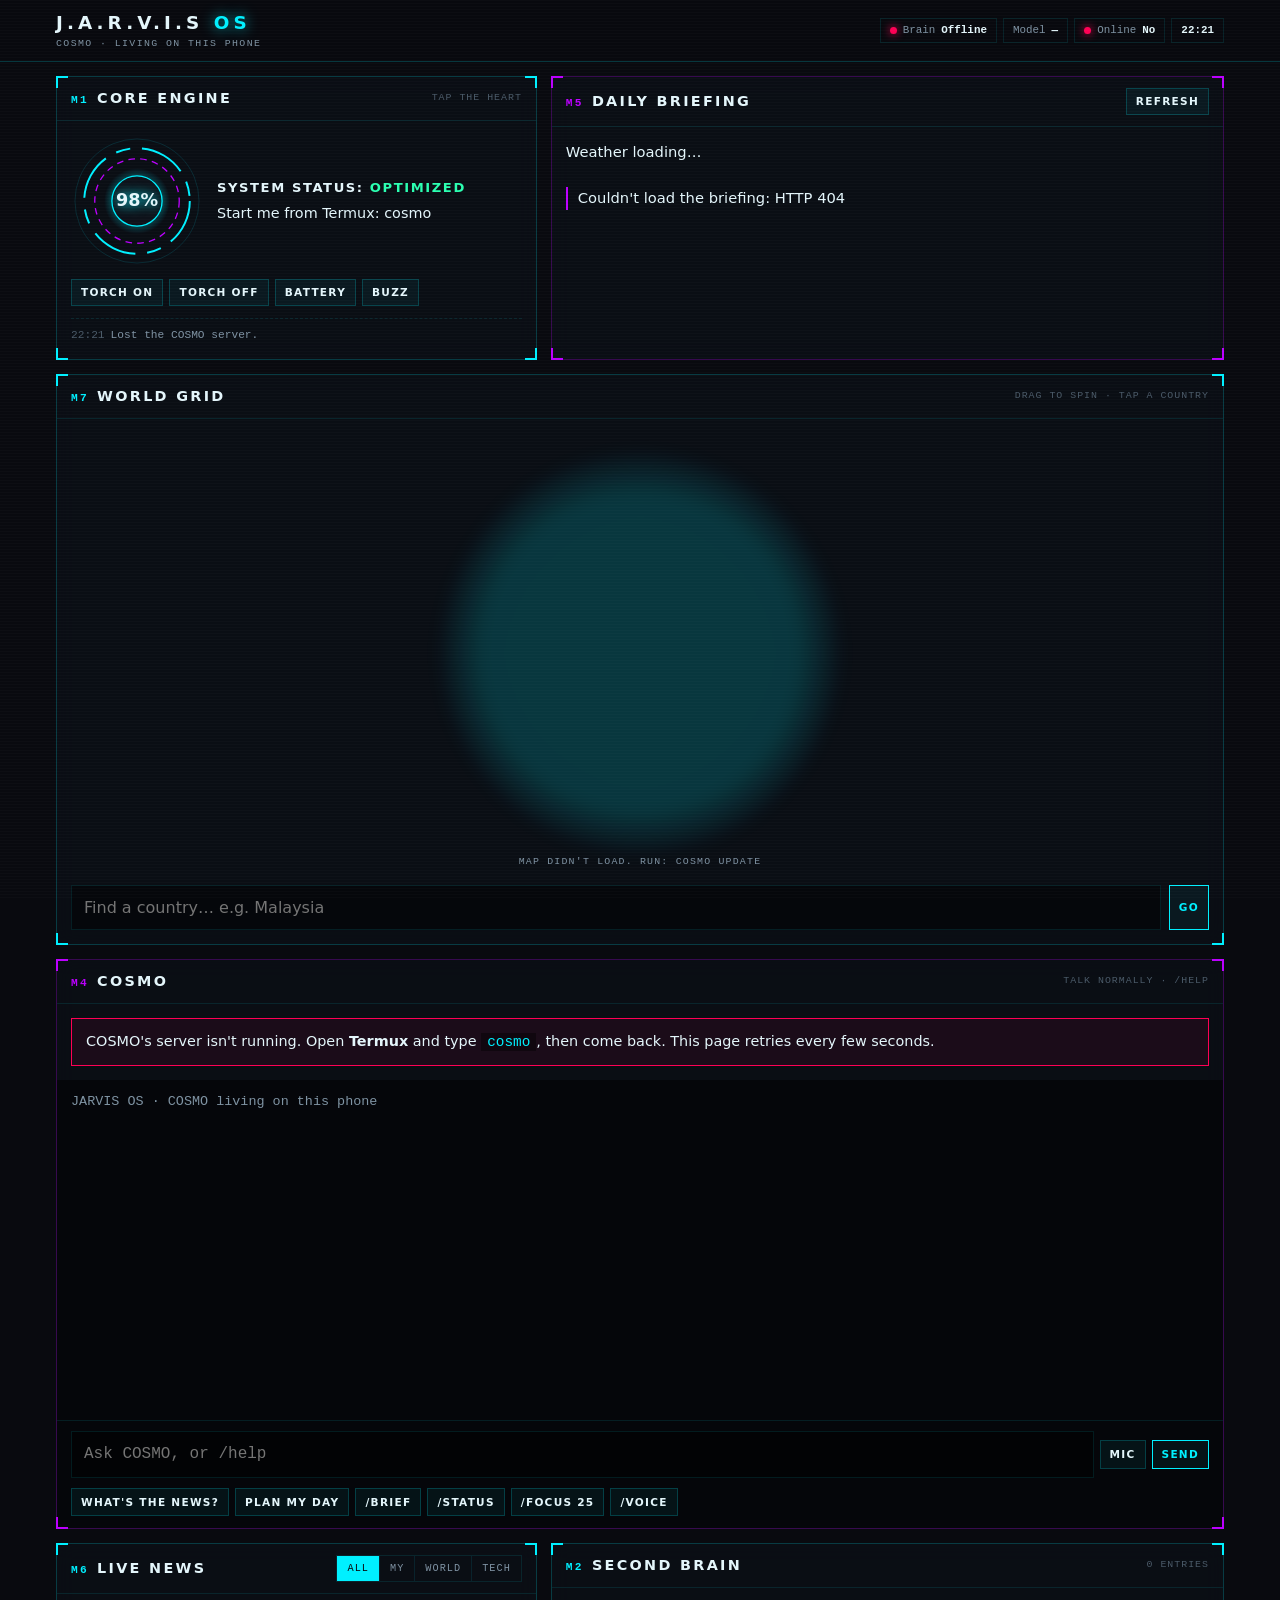
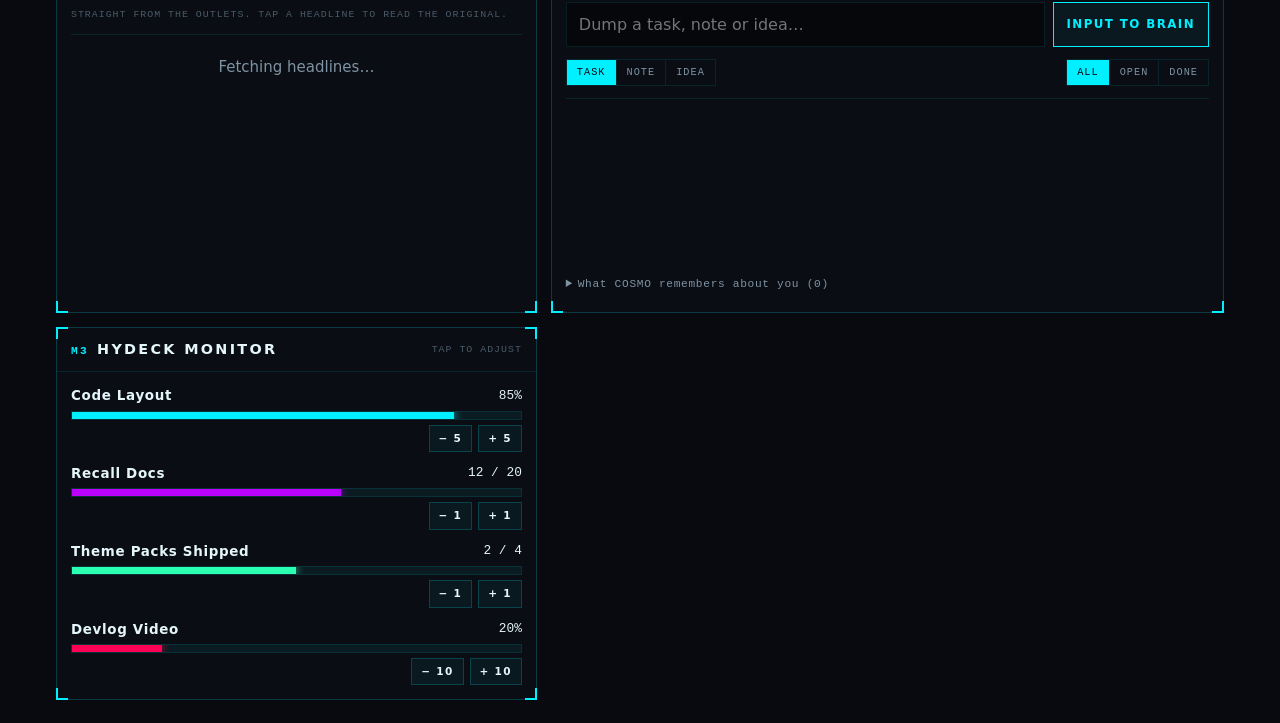
==== commit cfe6c582: "Add World Grid: tap-a-country 3D globe with live news Hand-rendered orthographic globe on canvas usi" ====
--- a/cosmo-local/index.html
+++ b/cosmo-local/index.html
@@ -7,7 +7,7 @@
 <title>JARVIS OS</title>
 <!-- No CDN, no web fonts: this file is served by the COSMO server on the phone (server.py). -->
 <style>
-/* Layout: one column on phones (Core → Briefing → COSMO → News → Brain → Monitor); two columns from 900px, COSMO full width. */
+/* Layout: one column on phones (Core → World globe → Briefing → COSMO → News → Brain → Monitor); from 900px two columns, globe and COSMO full width. */
 :root {
   --bg: #090a0f; --panel: rgba(12,16,24,0.7); --panel-solid: #0e121a;
   --line: rgba(0,240,255,0.2); --line-soft: rgba(0,240,255,0.1);
@@ -164,6 +164,20 @@
 .memrow { display: flex; justify-content: space-between; gap: 8px; align-items: center; padding: 6px 0; border-bottom: 1px solid var(--line-soft); font-size: 0.86rem; }
 .memrow span { overflow-wrap: anywhere; min-width: 0; }
 .panel[id="briefing"] { scroll-margin-top: 70px; }
+
+/* Globe */
+.grid { grid-auto-flow: row dense; }
+.globe-wrap { position: relative; width: min(100%, 440px); margin: 0 auto; aspect-ratio: 1; max-width: 100%; }
+.globe-wrap::before { content: ""; position: absolute; inset: 4%; border-radius: 50%; background: radial-gradient(circle, rgba(0,240,255,0.18) 55%, rgba(0,240,255,0) 72%); filter: blur(8px); pointer-events: none; }
+#globe { position: relative; width: 100%; height: 100%; display: block; touch-action: pan-y; cursor: grab; }
+#globe:active { cursor: grabbing; }
+.globe-hud { position: absolute; left: 0; right: 0; bottom: 4px; text-align: center; font-family: var(--font-mono); font-size: 0.62rem; letter-spacing: 0.12em; color: var(--muted); pointer-events: none; text-transform: uppercase; }
+.globe-tools { display: grid; grid-template-columns: minmax(0,1fr) auto; gap: 8px; }
+.cpanel { border-top: 1px solid var(--line-soft); padding-top: 12px; display: flex; flex-direction: column; gap: 10px; min-width: 0; }
+.chead { display: flex; justify-content: space-between; align-items: center; gap: 8px; flex-wrap: wrap; }
+.cname { font-family: var(--font-display); font-weight: 800; font-size: 1.15rem; letter-spacing: 0.08em; text-transform: uppercase; color: var(--cyan); text-shadow: 0 0 12px rgba(0,240,255,0.5); }
+.cbrief { white-space: pre-wrap; font-size: 0.9rem; border-left: 2px solid var(--purple); padding-left: 10px; overflow-wrap: anywhere; }
+.clist { display: flex; flex-direction: column; max-height: 320px; overflow-y: auto; }
 </style>
 </head>
 <body>
@@ -213,6 +227,31 @@
     </div>
   </section>
 
+
+  <!-- Globe -->
+  <section class="panel span2" id="world" aria-labelledby="h7">
+    <div class="head"><h2 class="title" id="h7"><i>M7</i>World Grid</h2><span class="tag">Drag to spin · tap a country</span></div>
+    <div class="body">
+      <div class="globe-wrap">
+        <canvas id="globe" aria-label="3D globe. Drag sideways to rotate, tap a country to see its news." role="img"></canvas>
+        <div class="globe-hud" id="globe-hud">Loading map…</div>
+      </div>
+      <form class="globe-tools" id="gform" autocomplete="off">
+        <label for="gsearch" class="sr">Find a country</label>
+        <input class="field" id="gsearch" list="glist" placeholder="Find a country… e.g. Malaysia">
+        <datalist id="glist"></datalist>
+        <button type="submit" class="btn sm pri">Go</button>
+      </form>
+      <div class="cpanel" id="cpanel" hidden>
+        <div class="chead"><div class="cname" id="cname"></div>
+          <div class="flex-row"><button type="button" class="btn sm pri" id="cbrief-btn">What's happening?</button> <button type="button" class="btn sm" id="crefresh">Refresh</button></div></div>
+        <div class="cbrief" id="cbrief" hidden></div>
+        <div class="clist news" id="clist"></div>
+        <div class="tag" id="cmeta"></div>
+      </div>
+    </div>
+  </section>
+
   <!-- Daily briefing -->
   <section class="panel pp" id="briefing" aria-labelledby="h5">
     <div class="head"><h2 class="title" id="h5"><i>M5</i>Daily Briefing</h2><button type="button" class="btn sm" id="b-refresh">Refresh</button></div>
@@ -556,6 +595,7 @@
   const say = t => print(t, "t-j");
   const C = {
     "/help": ["List commands", () => Object.entries(C).forEach(([k, [d]]) => print(`${k.padEnd(13)} ${d}`, "t-sys"))],
+    "/world": ["/world <country>  spin the globe there", a => { if (!a) return print("Usage: /world Japan", "t-err"); if (Globe.select(a)) { say(`Spinning to ${a}.`); location.hash = "world"; } else print(`No country called "${a}".`, "t-err"); }],
     "/brief": ["Today's briefing, fresh", () => { Briefing.load(true); say("Writing today's briefing. Check the panel above."); location.hash = "briefing"; }],
     "/news": ["Refresh headlines", () => { News.load(true); say("Pulling fresh headlines."); }],
     "/do": ["/do <action>  phone action", async a => { if (!a) return print("Try: /do torch on · /do battery · /do volume 8 · /do open tiktok", "t-sys"); try { print((await api("/api/act", { cmd: a })).result, "t-sys"); } catch (e) { print(e.message, "t-err"); } }],
@@ -613,6 +653,227 @@
   return { print };
 })();
 
+
+/* ---------- World Grid: 3D globe ----------
+   Rendered by hand on a canvas (no 3D library, works offline):
+   1. Country borders (Natural Earth, /countries.json) are painted once onto a flat
+      world map texture, plus a hidden "ID map" where each country has its own colour.
+   2. Each frame, every pixel of the globe disc is mapped back to a latitude/longitude
+      (orthographic projection) and coloured from the texture. Spinning only shifts
+      the longitude, so a frame is a table lookup, not trigonometry.
+   3. A tap reads the ID map at the tapped point to know which country it was.
+   News per country comes from /api/country (Google News headlines, outlet named). */
+const Globe = (() => {
+  const cv = $("#globe"), ctx = cv.getContext("2d"), hud = $("#globe-hud");
+  const TW = 2048, TH = 1024, DEG = Math.PI / 180;
+  let C = [], texDisp = null, texId = null, sel = -1;
+  let lam = 101.7, phi = 8;          // view centre: start over Malaysia
+  let D = 0, R = 0, pix, rowOff, lonT, shade, img, buf, tableFor = null;
+  let spinning = !window.matchMedia("(prefers-reduced-motion: reduce)").matches, idleAt = 0, visible = true, dirty = true, anim = null;
+
+  const ringPts = flat => { // unwrap longitudes so a ring crossing 180° stays continuous
+    const out = []; let prev = null, shift = 0;
+    for (let i = 0; i < flat.length; i += 2) {
+      let lo = flat[i] + shift;
+      if (prev !== null && lo - prev > 180) { shift -= 360; lo -= 360; }
+      else if (prev !== null && lo - prev < -180) { shift += 360; lo += 360; }
+      out.push([lo, flat[i + 1]]); prev = lo;
+    }
+    return out;
+  };
+  const tx = lo => (lo + 180) / 360 * TW, ty = la => (90 - la) / 180 * TH;
+
+  function paint(g, fillFor, stroke) {
+    C.forEach((c, i) => {
+      g.beginPath();
+      for (const poly of c.p) for (const flat of poly) {
+        const pts = c._rings?.get(flat) || ringPts(flat);
+        (c._rings ||= new Map()).set(flat, pts);
+        const minL = Math.min(...pts.map(p => p[0])), maxL = Math.max(...pts.map(p => p[0]));
+        for (const off of [0, minL < -180 ? 360 : null, maxL > 180 ? -360 : null]) {
+          if (off === null) continue;
+          pts.forEach(([lo, la], k) => k ? g.lineTo(tx(lo + off), ty(la)) : g.moveTo(tx(lo + off), ty(la)));
+          g.closePath();
+        }
+      }
+      g.fillStyle = fillFor(i); g.fill("evenodd");
+      if (stroke) { g.strokeStyle = i === sel ? "#ff7bff" : "rgba(0,240,255,0.65)"; g.lineWidth = i === sel ? 2.2 : 1; g.stroke(); }
+    });
+  }
+
+  function buildTextures() {
+    const t = document.createElement("canvas"); t.width = TW; t.height = TH;
+    const g = t.getContext("2d");
+    g.fillStyle = "#04121a"; g.fillRect(0, 0, TW, TH);
+    g.strokeStyle = "rgba(0,240,255,0.10)"; g.lineWidth = 1;
+    for (let lo = -180; lo <= 180; lo += 30) { g.beginPath(); g.moveTo(tx(lo), 0); g.lineTo(tx(lo), TH); g.stroke(); }
+    for (let la = -60; la <= 60; la += 30) { g.beginPath(); g.moveTo(0, ty(la)); g.lineTo(TW, ty(la)); g.stroke(); }
+    paint(g, i => i === sel ? "#6a1b9a" : "#0d3440", true);
+    texDisp = new Uint32Array(g.getImageData(0, 0, TW, TH).data.buffer.slice(0));
+    if (!texId) {
+      const k = document.createElement("canvas"); k.width = TW; k.height = TH;
+      const h = k.getContext("2d");
+      paint(h, i => `rgb(${i},0,255)`, false);
+      const d = h.getImageData(0, 0, TW, TH).data;
+      texId = new Uint8Array(TW * TH).fill(255);
+      for (let p = 0; p < TW * TH; p++) if (d[p * 4 + 3] === 255 && d[p * 4 + 2] > 250) texId[p] = d[p * 4];
+    }
+    dirty = true;
+  }
+
+  function size() {
+    const css = cv.clientWidth || 300;
+    const want = Math.min(560, Math.round(css * Math.min(window.devicePixelRatio || 1, 2)));
+    if (want !== D) { D = cv.width = cv.height = want; R = D / 2 - 6; img = ctx.createImageData(D, D); buf = new Uint32Array(img.data.buffer); tableFor = null; dirty = true; }
+  }
+
+  // Per-pixel lookup tables for the current tilt. Rebuilt only when the tilt changes.
+  function buildTable() {
+    const list = [], rows = [], lons = [], sh = [];
+    const sp = Math.sin(phi * DEG), cp = Math.cos(phi * DEG);
+    for (let j = 0; j < D; j++) for (let i = 0; i < D; i++) {
+      const u = (i + 0.5 - D / 2) / R, v = (D / 2 - j - 0.5) / R, rr = u * u + v * v;
+      if (rr > 1) continue;
+      const z = Math.sqrt(1 - rr);
+      const la = Math.asin(Math.max(-1, Math.min(1, v * cp + z * sp))) / DEG;
+      const lo = Math.atan2(u, z * cp - v * sp) / DEG;
+      list.push(j * D + i); rows.push(Math.min(TH - 1, Math.floor((90 - la) / 180 * TH)) * TW); lons.push(lo / 360 * TW);
+      sh.push(0.35 + 0.65 * Math.pow(z, 0.6)); // darker toward the edge, like a lit sphere
+    }
+    pix = Int32Array.from(list); rowOff = Int32Array.from(rows); lonT = Float32Array.from(lons); shade = Float32Array.from(sh);
+    tableFor = phi;
+  }
+
+  function render() {
+    if (!texDisp || !D) return;
+    if (tableFor !== phi) buildTable();
+    buf.fill(0);
+    const off = (lam + 180) / 360 * TW;
+    for (let k = 0; k < pix.length; k++) {
+      let x = (lonT[k] + off) | 0; x %= TW; if (x < 0) x += TW;
+      const t = texDisp[rowOff[k] + x], s = shade[k];
+      buf[pix[k]] = 0xff000000 | (((t >> 16 & 255) * s) << 16) | (((t >> 8 & 255) * s) << 8) | ((t & 255) * s);
+    }
+    ctx.putImageData(img, 0, 0);
+    ctx.beginPath(); ctx.arc(D / 2, D / 2, R + 1, 0, Math.PI * 2);
+    ctx.strokeStyle = "rgba(0,240,255,0.8)"; ctx.lineWidth = 1.5; ctx.shadowColor = "#00f0ff"; ctx.shadowBlur = 14; ctx.stroke(); ctx.shadowBlur = 0;
+    dirty = false;
+  }
+
+  let last = performance.now();
+  function loop(now) {
+    const dt = Math.min(0.1, (now - last) / 1000); last = now;
+    if (anim) {
+      const k = Math.min(1, (now - anim.t0) / 900), e = 1 - Math.pow(1 - k, 3);
+      lam = anim.l0 + anim.dl * e; phi = anim.p0 + (anim.p1 - anim.p0) * e; dirty = true;
+      if (k >= 1) anim = null;
+    } else if (spinning && now - idleAt > 6000) { lam += 5 * dt; dirty = true; }
+    if (dirty && visible && !document.hidden) render();
+    requestAnimationFrame(loop);
+  }
+
+  // Screen point → country index (or -1 for ocean / space)
+  function pick(clientX, clientY) {
+    const r = cv.getBoundingClientRect(), k = D / r.width;
+    const u = ((clientX - r.left) * k - D / 2) / R, v = (D / 2 - (clientY - r.top) * k) / R, rr = u * u + v * v;
+    if (rr > 1) return -1;
+    const z = Math.sqrt(1 - rr), sp = Math.sin(phi * DEG), cp = Math.cos(phi * DEG);
+    const la = Math.asin(v * cp + z * sp) / DEG;
+    let lo = lam + Math.atan2(u, z * cp - v * sp) / DEG;
+    lo = ((lo + 180) % 360 + 360) % 360 - 180;
+    const id = texId[Math.min(TH - 1, Math.floor((90 - la) / 180 * TH)) * TW + Math.min(TW - 1, Math.floor((lo + 180) / 360 * TW))];
+    return id === 255 ? -1 : id;
+  }
+
+  function centroid(c) {
+    let best = null, area = -1;
+    for (const poly of c.p) { const pts = ringPts(poly[0]); let a = 0; for (let i = 0; i < pts.length; i++) { const [x1, y1] = pts[i], [x2, y2] = pts[(i + 1) % pts.length]; a += x1 * y2 - x2 * y1; } a = Math.abs(a); if (a > area) { area = a; best = pts; } }
+    const lo = best.reduce((s, p) => s + p[0], 0) / best.length, la = best.reduce((s, p) => s + p[1], 0) / best.length;
+    return [lo, la];
+  }
+
+  function select(i, fly) {
+    if (i < 0 || i === sel) return;
+    sel = i; buildTextures(); idleAt = performance.now();
+    const c = C[i];
+    if (fly) { const [lo, la] = centroid(c); let dl = ((lo - lam + 540) % 360) - 180; anim = { t0: performance.now(), l0: lam, dl, p0: phi, p1: Math.max(-60, Math.min(60, la)) }; }
+    hud.textContent = c.n;
+    Country.show(c.n);
+  }
+
+  // Drag: sideways spins (vertical swipes still scroll the page on touch); mouse can also tilt.
+  let down = null;
+  cv.addEventListener("pointerdown", e => { down = { x: e.clientX, y: e.clientY, l: lam, p: phi, moved: false, mouse: e.pointerType === "mouse" }; cv.setPointerCapture(e.pointerId); anim = null; idleAt = performance.now(); });
+  cv.addEventListener("pointermove", e => {
+    if (!down) return;
+    const dx = e.clientX - down.x, dy = e.clientY - down.y, k = 90 / (cv.clientWidth / 2);
+    if (Math.abs(dx) + Math.abs(dy) > 6) down.moved = true;
+    lam = down.l - dx * k; if (down.mouse) phi = Math.max(-70, Math.min(70, down.p + dy * k));
+    idleAt = performance.now(); dirty = true;
+  });
+  const up = e => { if (down && !down.moved) select(pick(e.clientX, e.clientY), true); down = null; idleAt = performance.now(); };
+  cv.addEventListener("pointerup", up);
+  cv.addEventListener("pointercancel", () => { down = null; });
+
+  $("#gform").addEventListener("submit", e => {
+    e.preventDefault();
+    const q = $("#gsearch").value.trim().toLowerCase(); if (!q) return;
+    const i = C.findIndex(c => c.n.toLowerCase() === q) >= 0 ? C.findIndex(c => c.n.toLowerCase() === q) : C.findIndex(c => c.n.toLowerCase().startsWith(q));
+    if (i < 0) return Term.print(`No country matches "${$("#gsearch").value}".`, "t-err");
+    $("#gsearch").value = ""; select(i, true);
+  });
+
+  new ResizeObserver(() => { size(); }).observe(cv);
+  new IntersectionObserver(es => { visible = es[0].isIntersecting; if (visible) dirty = true; }).observe(cv);
+
+  fetch("/countries.json").then(r => r.json()).then(j => {
+    C = j.countries;
+    $("#glist").innerHTML = C.map(c => `<option value="${c.n.replace(/"/g, "&quot;")}"></option>`).join("");
+    size(); buildTextures();
+    hud.textContent = `${C.length} countries · tap one`;
+    requestAnimationFrame(loop);
+  }).catch(() => { hud.textContent = "Map didn't load. Run: cosmo update"; });
+
+  return { select: name => { const i = C.findIndex(c => c.n.toLowerCase() === String(name).toLowerCase()); if (i >= 0) select(i, true); return i >= 0; } };
+})();
+
+/* ---------- Country news panel ---------- */
+const Country = (() => {
+  let current = null, seq = 0;
+  function list(items) {
+    const el = $("#clist"); el.innerHTML = "";
+    if (!items.length) { el.innerHTML = '<div class="empty">No recent headlines found for this country.</div>'; return; }
+    for (const i of items) {
+      const a = document.createElement("a"); a.className = "nitem"; a.href = i.link; a.target = "_blank"; a.rel = "noopener";
+      const t = document.createElement("div"); t.className = "ntitle"; t.textContent = i.title;
+      const m = document.createElement("div"); m.className = "nmeta"; m.textContent = `${i.source}${i.ts ? " · " + ago(i.ts * 1000) : ""}`;
+      a.append(t, m); el.append(a);
+    }
+  }
+  async function show(name, force) {
+    current = name; const my = ++seq;
+    $("#cpanel").hidden = false; $("#cname").textContent = name; $("#cbrief").hidden = true;
+    $("#clist").innerHTML = '<div class="empty">Pulling the latest headlines…</div>'; $("#cmeta").textContent = "";
+    try {
+      const d = await api(`/api/country?name=${encodeURIComponent(name)}${force ? "&refresh=1" : ""}`);
+      if (my !== seq) return;
+      list(d.items);
+      $("#cmeta").textContent = d.items.length ? `${d.items.length} headlines · last 2 days · ${new Set(d.items.map(i => i.source)).size} outlets · tap to read the original` : (d.error || "");
+      if (d.brief) { $("#cbrief").hidden = false; $("#cbrief").textContent = d.brief; }
+    } catch (e) { if (my === seq) $("#clist").innerHTML = `<div class="empty">Couldn't reach the news (${e.message}).</div>`; }
+  }
+  $("#cbrief-btn").addEventListener("click", async () => {
+    if (!current) return;
+    const b = $("#cbrief"), my = seq; b.hidden = false; b.textContent = `COSMO is reading the ${current} headlines…`;
+    $("#cbrief-btn").disabled = true; Core.thinking(true);
+    try { const d = await api(`/api/country/brief?name=${encodeURIComponent(current)}`); if (my === seq) b.textContent = d.brief; }
+    catch (e) { b.textContent = "Couldn't summarise: " + e.message; }
+    $("#cbrief-btn").disabled = false; Core.thinking(false);
+  });
+  $("#crefresh").addEventListener("click", () => current && show(current, true));
+  return { show };
+})();
+
 /* ---------- COSMO speaks first ---------- */
 api("/api/greet").then(g => { $("#greet").textContent = g.text; Term.print(g.text, "t-j"); }).catch(() => { $("#greet").textContent = "Start me from Termux: cosmo"; });
 </script>
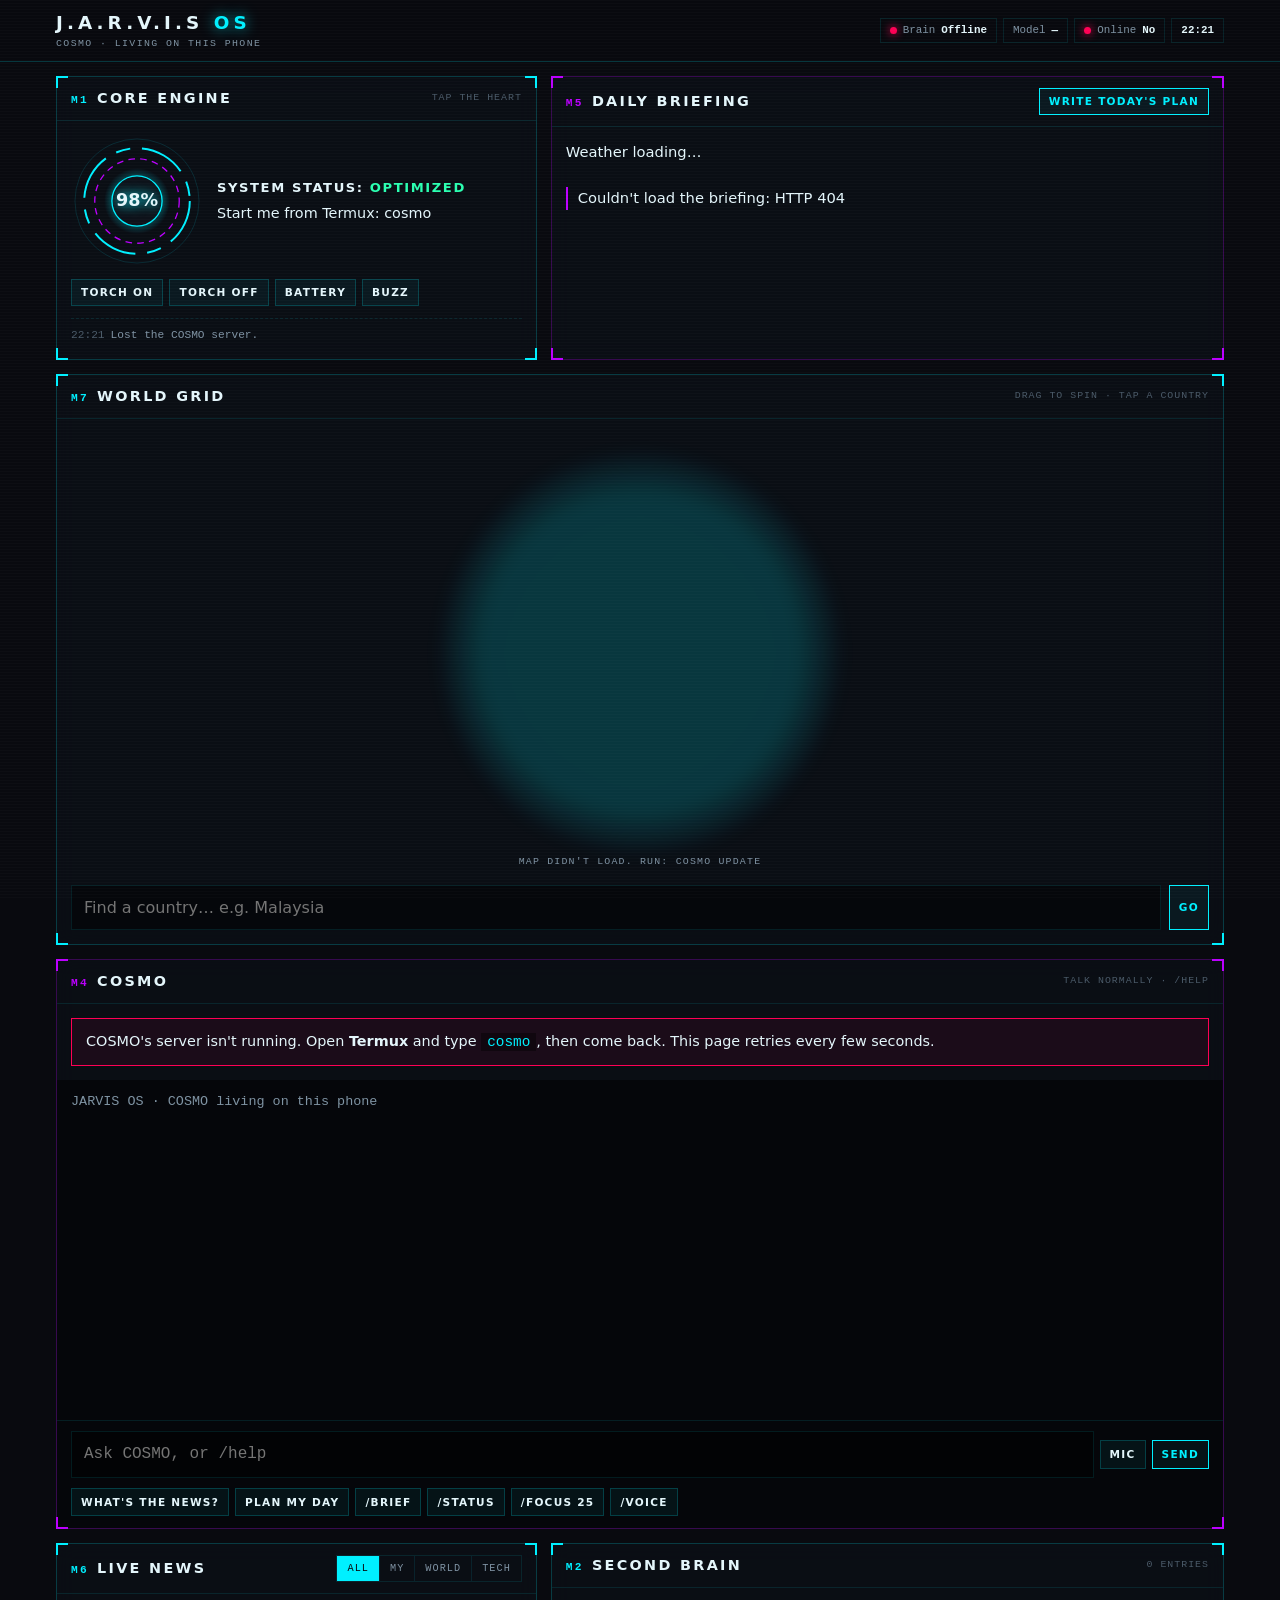
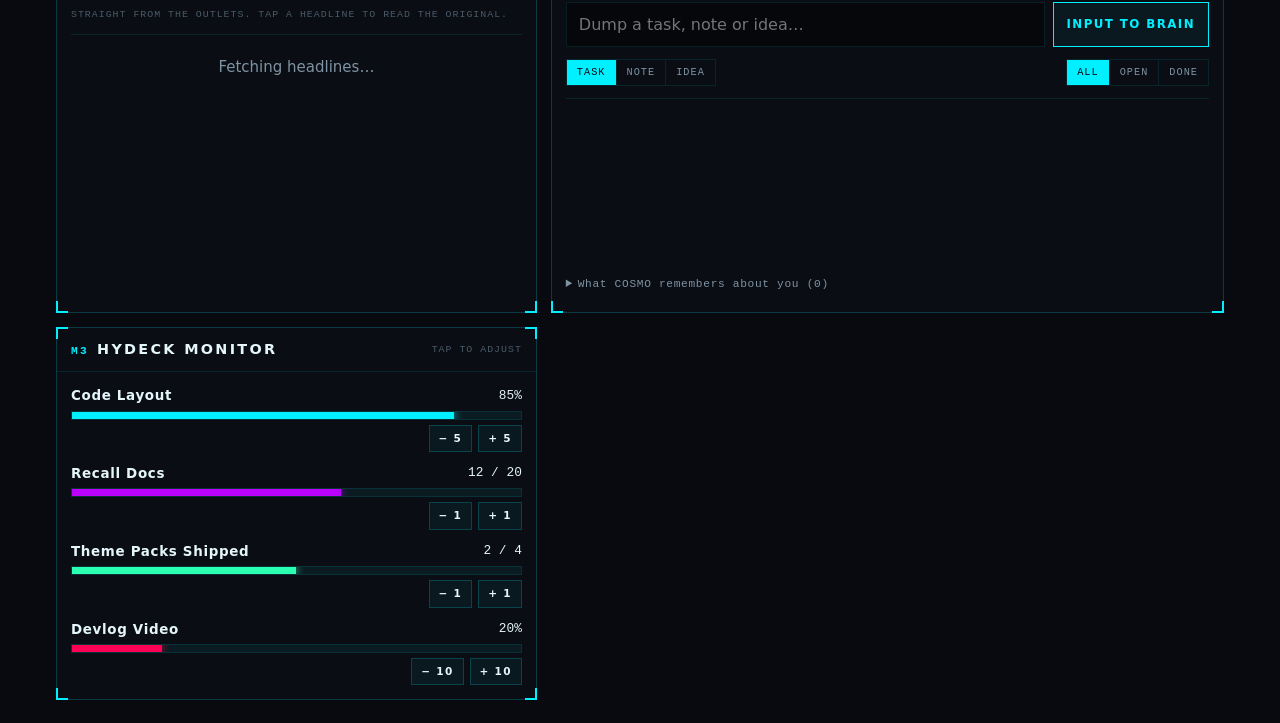
==== commit b71adbd1: "Make COSMO faster to open and keep its server alive News, weather and the briefing panel now load in" ====
--- a/cosmo-local/index.html
+++ b/cosmo-local/index.html
@@ -254,7 +254,7 @@
 
   <!-- Daily briefing -->
   <section class="panel pp" id="briefing" aria-labelledby="h5">
-    <div class="head"><h2 class="title" id="h5"><i>M5</i>Daily Briefing</h2><button type="button" class="btn sm" id="b-refresh">Refresh</button></div>
+    <div class="head"><h2 class="title" id="h5"><i>M5</i>Daily Briefing</h2><button type="button" class="btn sm pri" id="b-refresh">Write today's plan</button></div>
     <div class="body">
       <div class="wx" id="wx">Weather loading…</div>
       <div class="pulse" id="pulse"></div>
@@ -493,16 +493,19 @@
     if (gh.ok) bits.push(`<span class="pill ${gh.days_since >= 3 ? "bad" : "ok"}">GitHub · ${gh.days_since === 0 ? "pushed today" : gh.days_since == null ? "no pushes" : gh.days_since + "d since push"}</span>`);
     $("#pulse").innerHTML = bits.join("");
   }
-  async function load(force) {
+  // Opening the page only loads live data (instant). COSMO writes the plan when you
+  // tap the button, or by itself at 06:45, because that's slow on a phone model.
+  async function load(write) {
     $("#b-refresh").disabled = true;
-    $("#brief-text").textContent = force ? "COSMO is reading the news and planning your day… (on a phone model this can take a minute)" : $("#brief-text").textContent;
+    if (write) $("#brief-text").textContent = "COSMO is reading the news and planning your day… (about a minute on the phone model, seconds on the laptop)";
     try {
-      const b = await api("/api/briefing" + (force ? "?refresh=1" : ""));
+      const b = await api("/api/briefing" + (write ? "?ai=1&refresh=1" : ""));
       const w = b.weather;
       $("#wx").innerHTML = w?.ok ? `<b>${w.temp}°C</b> ${w.now} · ${w.city} · high ${w.high}° · rain ${w.rain_chance}% <span class="tag">Open-Meteo</span>` : `Weather unavailable for ${w?.city || "your city"}.`;
       renderPulse(b.pulse);
-      $("#brief-text").textContent = b.text || b.error || "No AI engine is running, so there's no written plan. The news and weather above are live.";
-      $("#brief-meta").textContent = `Written ${b.generated ? ago(b.generated * 1000) : ""}${b.engine ? " · " + b.engine : ""}${b.news_errors?.length ? " · some feeds offline" : ""}`;
+      $("#brief-text").textContent = b.text || b.error || "No plan written yet today. Tap Write today's plan, or wait for the 06:45 briefing.";
+      $("#b-refresh").textContent = b.text ? "Rewrite plan" : "Write today's plan";
+      $("#brief-meta").textContent = b.text ? `Written ${b.generated ? ago(b.generated * 1000) : ""}${b.engine ? " · " + b.engine : ""}` : (b.news_errors?.length ? "Some feeds offline" : "");
     } catch (e) { $("#brief-text").textContent = "Couldn't load the briefing: " + e.message; }
     $("#b-refresh").disabled = false;
   }
@@ -596,7 +599,7 @@
   const C = {
     "/help": ["List commands", () => Object.entries(C).forEach(([k, [d]]) => print(`${k.padEnd(13)} ${d}`, "t-sys"))],
     "/world": ["/world <country>  spin the globe there", a => { if (!a) return print("Usage: /world Japan", "t-err"); if (Globe.select(a)) { say(`Spinning to ${a}.`); location.hash = "world"; } else print(`No country called "${a}".`, "t-err"); }],
-    "/brief": ["Today's briefing, fresh", () => { Briefing.load(true); say("Writing today's briefing. Check the panel above."); location.hash = "briefing"; }],
+    "/brief": ["Write today's plan", () => { Briefing.load(true); say("Writing today's plan. Check the Daily Briefing panel."); location.hash = "briefing"; }],
     "/news": ["Refresh headlines", () => { News.load(true); say("Pulling fresh headlines."); }],
     "/do": ["/do <action>  phone action", async a => { if (!a) return print("Try: /do torch on · /do battery · /do volume 8 · /do open tiktok", "t-sys"); try { print((await api("/api/act", { cmd: a })).result, "t-sys"); } catch (e) { print(e.message, "t-err"); } }],
     "/status": ["System report", async () => {
@@ -665,7 +668,7 @@
    News per country comes from /api/country (Google News headlines, outlet named). */
 const Globe = (() => {
   const cv = $("#globe"), ctx = cv.getContext("2d"), hud = $("#globe-hud");
-  const TW = 2048, TH = 1024, DEG = Math.PI / 180;
+  const TW = 1024, TH = 512, DEG = Math.PI / 180;
   let C = [], texDisp = null, texId = null, sel = -1;
   let lam = 101.7, phi = 8;          // view centre: start over Malaysia
   let D = 0, R = 0, pix, rowOff, lonT, shade, img, buf, tableFor = null;
@@ -723,7 +726,7 @@
 
   function size() {
     const css = cv.clientWidth || 300;
-    const want = Math.min(560, Math.round(css * Math.min(window.devicePixelRatio || 1, 2)));
+    const want = Math.min(380, Math.round(css * Math.min(window.devicePixelRatio || 1, 1.5))); // pixels drawn per frame are the CPU cost
     if (want !== D) { D = cv.width = cv.height = want; R = D / 2 - 6; img = ctx.createImageData(D, D); buf = new Uint32Array(img.data.buffer); tableFor = null; dirty = true; }
   }
 
@@ -760,16 +763,19 @@
     dirty = false;
   }
 
-  let last = performance.now();
+  // Spin slowly for 40 s after you last touch it, then rest. Never spin while COSMO
+  // is thinking, so the AI gets the CPU. Draw at most 30 frames a second.
+  let lastDraw = 0, touchedAt = performance.now();
+  const busy = () => document.querySelector("#core").classList.contains("think");
   function loop(now) {
-    const dt = Math.min(0.1, (now - last) / 1000); last = now;
+    requestAnimationFrame(loop);
+    if (now - lastDraw < 33) return;
     if (anim) {
       const k = Math.min(1, (now - anim.t0) / 900), e = 1 - Math.pow(1 - k, 3);
       lam = anim.l0 + anim.dl * e; phi = anim.p0 + (anim.p1 - anim.p0) * e; dirty = true;
       if (k >= 1) anim = null;
-    } else if (spinning && now - idleAt > 6000) { lam += 5 * dt; dirty = true; }
-    if (dirty && visible && !document.hidden) render();
-    requestAnimationFrame(loop);
+    } else if (spinning && now - idleAt > 6000 && now - touchedAt < 40000 && !busy()) { lam += 5 * (now - lastDraw) / 1000; dirty = true; }
+    if (dirty && visible && !document.hidden) { render(); lastDraw = now; }
   }
 
   // Screen point → country index (or -1 for ocean / space)
@@ -794,7 +800,7 @@
 
   function select(i, fly) {
     if (i < 0 || i === sel) return;
-    sel = i; buildTextures(); idleAt = performance.now();
+    sel = i; buildTextures(); idleAt = touchedAt = performance.now();
     const c = C[i];
     if (fly) { const [lo, la] = centroid(c); let dl = ((lo - lam + 540) % 360) - 180; anim = { t0: performance.now(), l0: lam, dl, p0: phi, p1: Math.max(-60, Math.min(60, la)) }; }
     hud.textContent = c.n;
@@ -803,7 +809,7 @@
 
   // Drag: sideways spins (vertical swipes still scroll the page on touch); mouse can also tilt.
   let down = null;
-  cv.addEventListener("pointerdown", e => { down = { x: e.clientX, y: e.clientY, l: lam, p: phi, moved: false, mouse: e.pointerType === "mouse" }; cv.setPointerCapture(e.pointerId); anim = null; idleAt = performance.now(); });
+  cv.addEventListener("pointerdown", e => { touchedAt = performance.now(); down = { x: e.clientX, y: e.clientY, l: lam, p: phi, moved: false, mouse: e.pointerType === "mouse" }; cv.setPointerCapture(e.pointerId); anim = null; idleAt = performance.now(); });
   cv.addEventListener("pointermove", e => {
     if (!down) return;
     const dx = e.clientX - down.x, dy = e.clientY - down.y, k = 90 / (cv.clientWidth / 2);
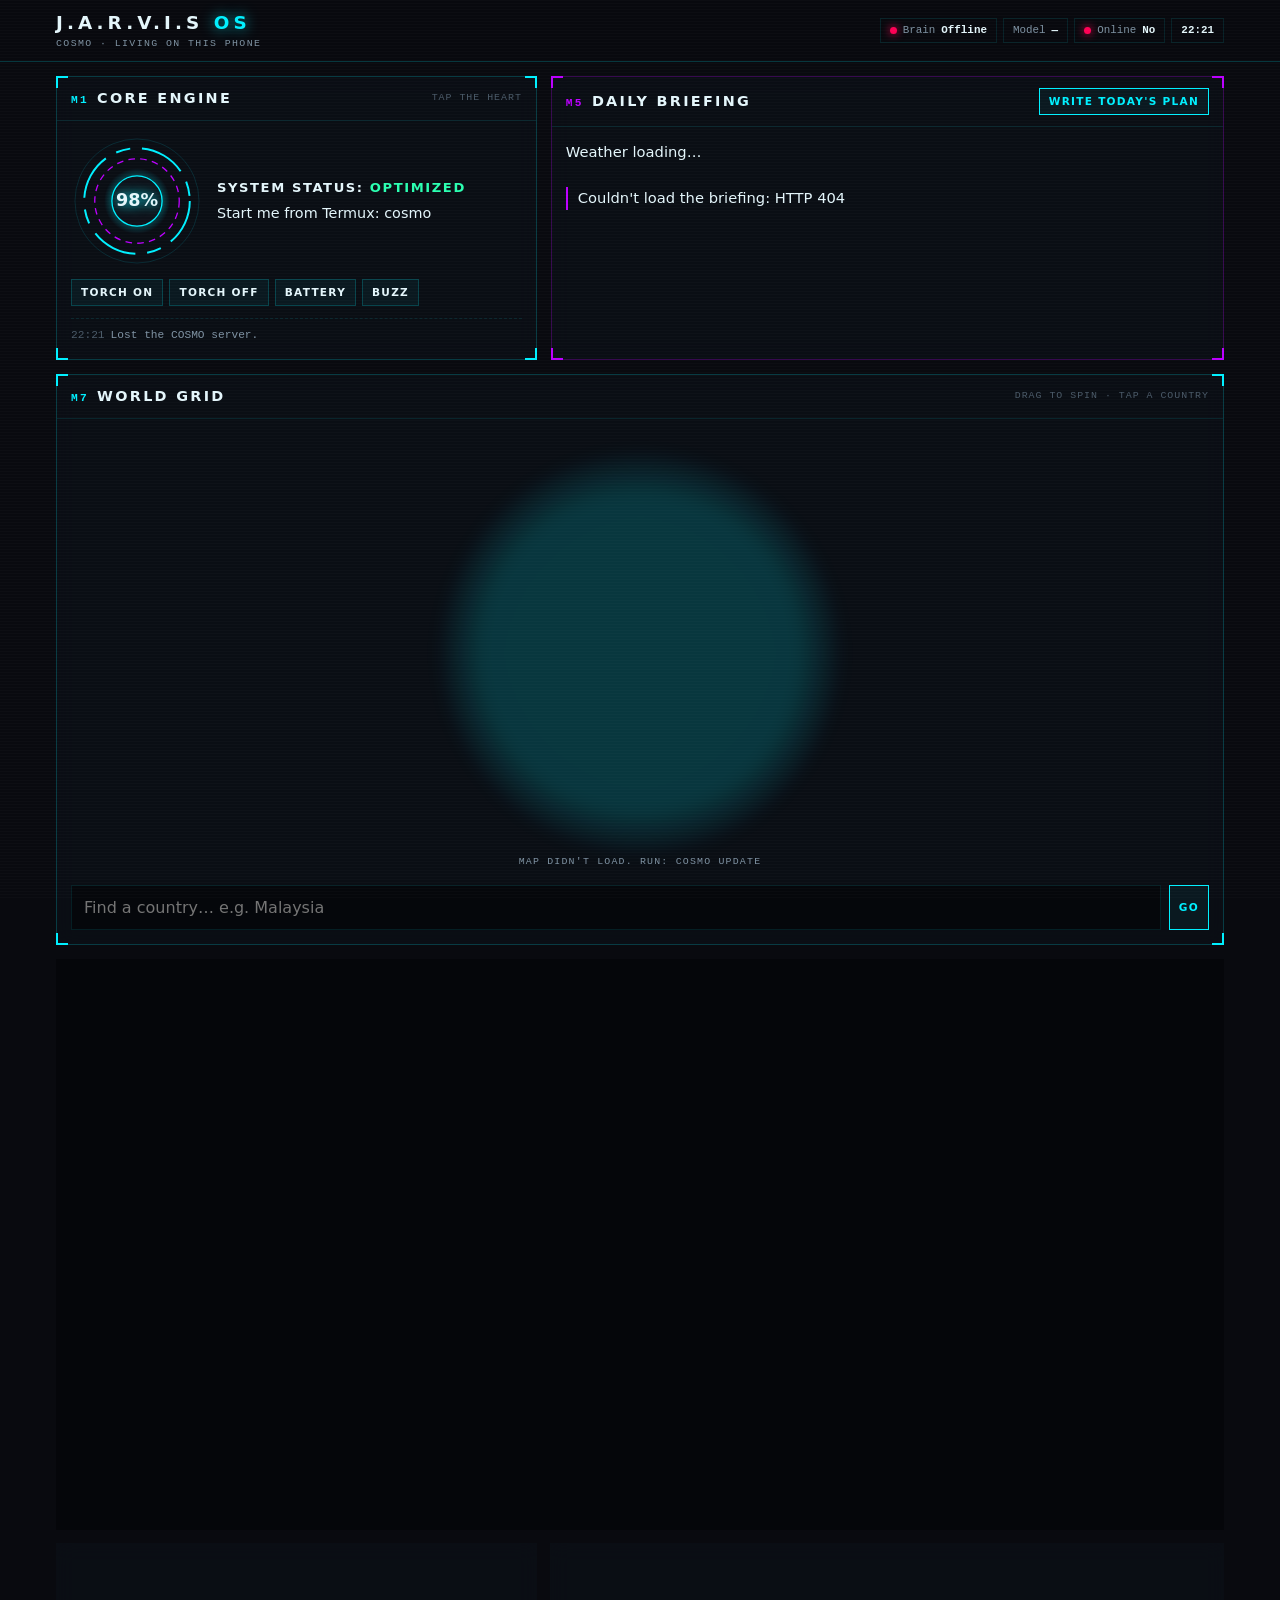
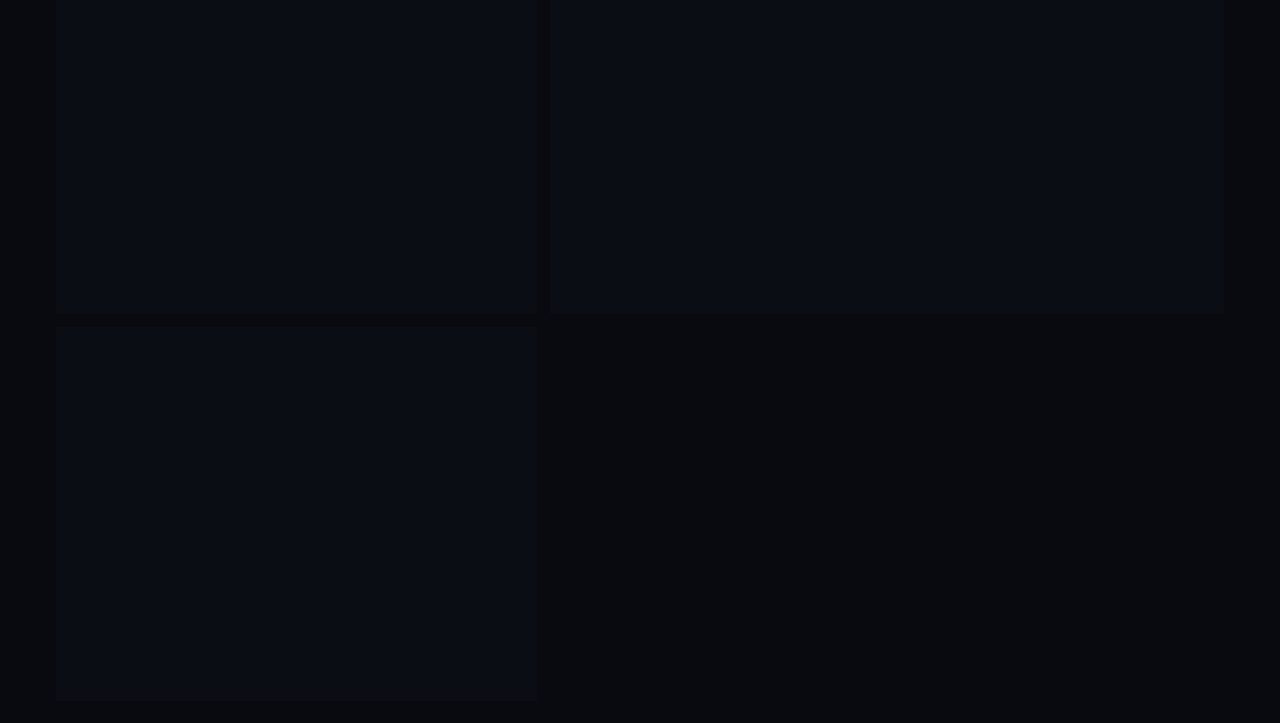
==== commit 61ce4184: "Add cosmo doctor: find where COSMO's delay comes from Times phone-to-laptop reachability, which engi" ====
--- a/cosmo-local/index.html
+++ b/cosmo-local/index.html
@@ -4,6 +4,8 @@
 <meta charset="utf-8">
 <meta name="viewport" content="width=device-width, initial-scale=1, viewport-fit=cover">
 <meta name="theme-color" content="#090a0f">
+<link rel="manifest" href="/manifest.webmanifest">
+<link rel="icon" href="/icons/icon-192.png">
 <title>JARVIS OS</title>
 <!-- No CDN, no web fonts: this file is served by the COSMO server on the phone (server.py). -->
 <style>
@@ -165,6 +167,14 @@
 .memrow span { overflow-wrap: anywhere; min-width: 0; }
 .panel[id="briefing"] { scroll-margin-top: 70px; }
 
+/* App mode */
+.chip-btn { cursor: pointer; color: var(--cyan); border-color: var(--cyan); transition: background-color .15s, box-shadow .15s; }
+.chip-btn:hover, .chip-btn:active { background: rgba(0,240,255,0.12); box-shadow: 0 0 12px rgba(0,240,255,0.35); }
+.dock { position: fixed; z-index: 50; right: max(16px, env(safe-area-inset-right, 0px)); bottom: calc(16px + env(safe-area-inset-bottom, 0px));
+  padding: 12px 18px; border: 1px solid var(--cyan); background: rgba(9,10,15,0.9); color: var(--cyan); font-family: var(--font-display); font-weight: 800; letter-spacing: 0.14em;
+  box-shadow: 0 0 20px rgba(0,240,255,0.35); backdrop-filter: blur(10px); -webkit-backdrop-filter: blur(10px); transition: transform .08s; }
+.dock:active { transform: scale(0.94); }
+
 /* Globe */
 .grid { grid-auto-flow: row dense; }
 .globe-wrap { position: relative; width: min(100%, 440px); margin: 0 auto; aspect-ratio: 1; max-width: 100%; }
@@ -192,6 +202,7 @@
       <span class="chip"><span class="dot" id="c-net-dot"></span>Online <b id="c-net">…</b></span>
       <span class="chip" id="c-focus" hidden>Focus <b id="c-focus-t">25:00</b></span>
       <span class="chip"><b id="c-clock">--:--</b></span>
+      <button type="button" class="chip chip-btn" id="c-install" hidden>⤓ Install app</button>
     </div>
   </div>
 </header>
@@ -324,6 +335,7 @@
     <div class="body" id="monitor"></div>
   </section>
 </main>
+<button type="button" class="dock" id="dock-apps" hidden aria-label="All apps">⌗ APPS</button>
 
 <script>
 /* ════════════════════════════════════════════════════════════════════
@@ -545,7 +557,9 @@
 const Cosmo = (() => {
   let ctl = null, voice = store.get("cosmo.voice", false);
   function speak(t) {
-    if (!voice || !("speechSynthesis" in window)) return;
+    if (!voice) return;
+    if (window.CosmoNative) { try { CosmoNative.speak(t.replace(/^\s*(TASK|MEMORY|ACTION):.*$/gim, "").replace(/\[[^\]]*\]\s*$/, "")); } catch {} return; }
+    if (!("speechSynthesis" in window)) return;
     try { speechSynthesis.cancel(); const u = new SpeechSynthesisUtterance(t.replace(/^\s*(TASK|MEMORY|ACTION):.*$/gim, "").replace(/\[[^\]]*\]\s*$/, "")); u.rate = 1.05; u.pitch = 0.9; speechSynthesis.speak(u); } catch {}
   }
   function showEvents(evs) {
@@ -588,7 +602,7 @@
       else { if (!full) line.remove(); Term.print(e.message.includes("No AI engine") ? "No AI engine running. In Termux: cosmo" : `Lost COSMO mid-thought (${e.message}).`, "t-err"); Status.check(true); }
     } finally { ctl = null; Core.thinking(false); $("#send").hidden = false; $("#stop").hidden = true; }
   }
-  return { ask, stop() { ctl?.abort(); try { speechSynthesis.cancel(); } catch {} }, toggleVoice() { voice = !voice; store.set("cosmo.voice", voice); return voice; } };
+  return { ask, stop() { ctl?.abort(); try { window.CosmoNative ? CosmoNative.stopSpeaking() : speechSynthesis.cancel(); } catch {} }, toggleVoice() { voice = !voice; store.set("cosmo.voice", voice); return voice; } };
 })();
 
 /* ---------- Terminal ---------- */
@@ -610,6 +624,16 @@
       print(`Phone control ${s.phone_api ? "ready" : "needs Termux:API"} · Gumroad ${s.gumroad ? "connected" : "not connected"}`, "t-sys");
       print(`Brain ${Brain.all.length} entries, ${Brain.open().length} open`, "t-sys");
     }],
+    "/doctor": ["Find where any delay comes from", async () => {
+      print("Measuring phone → laptop → GPU… (up to a minute)", "t-sys");
+      try {
+        const d = await api("/api/doctor");
+        d.engines.forEach(e => print(`${e.name.padEnd(7)} ${e.status}${e.ms != null ? " · " + e.ms + " ms" : ""}`, "t-sys"));
+        print(`Active  ${d.active || "none"}${d.gpu ? " · " + d.gpu : ""}`, "t-sys");
+        if (d.test) print(`Test    ${d.test.tokens_per_s} tokens/s · first word after ${d.test.first_word_s} s · total ${d.test.total_s} s`, "t-sys");
+        d.verdict.forEach(v => say(v));
+      } catch (e) { print("Doctor failed: " + e.message, "t-err"); }
+    }],
     "/model": ["/model [name]  show or switch model", async a => {
       const s = await api("/api/status?refresh=1").catch(() => null); if (!s?.engine) return print("No engine running.", "t-err");
       if (!a) return print(`${s.engine.name}: ${s.engine.models.join(", ")} (using ${s.engine.model})`, "t-sys");
@@ -623,6 +647,16 @@
     }],
     "/voice": ["Read replies aloud", () => say(Cosmo.toggleVoice() ? "Voice on." : "Voice off.")],
     "/forget": ["Clear chat history (keeps memories)", async () => { await api("/api/forget", {}); say("Chat history cleared. Long-term memories kept."); }],
+    "/apps": ["Open the app drawer (COSMO app)", () => window.CosmoNative ? CosmoNative.openApps() : print("Only in the COSMO Android app.", "t-sys")],
+    "/home": ["/home on|off  COSMO as your home screen", a => {
+      if (!window.CosmoNative) return print("Only in the COSMO Android app.", "t-sys");
+      const on = a !== "off"; CosmoNative.setLauncher(on);
+      say(on ? "Pick COSMO in the list that opens, then press Home. Welcome to JARVIS OS." : "Pick your old launcher in the list that opens.");
+    }],
+    "/assistant": ["Make COSMO your power-button assistant", () => {
+      if (!window.CosmoNative) return print("Only in the COSMO Android app.", "t-sys");
+      CosmoNative.openAssistantSettings(); say("Choose COSMO as the default digital assistant app.");
+    }],
     "/clear": ["Clear the terminal", () => { out.innerHTML = ""; }],
   };
   function run(raw) {
@@ -639,9 +673,16 @@
   $("#quick").innerHTML = ["What's the news?", "Plan my day", "/brief", "/status", "/focus 25", "/voice"].map(c => `<button type="button" class="btn sm" data-c="${c}">${c}</button>`).join("");
   $("#quick").addEventListener("click", e => { const b = e.target.closest("[data-c]"); if (b) run(b.dataset.c); });
 
-  // Voice input via Chrome (uses Google's speech service, so it needs internet).
+  // Voice input. In the COSMO app, Android's own recognizer; in Chrome, Chrome's.
+  // Both use Google's speech service on most phones, so they need internet.
   const SR = window.SpeechRecognition || window.webkitSpeechRecognition;
-  if (SR) {
+  if (window.CosmoNative) {
+    const mic = $("#mic"); mic.hidden = false;
+    window.cosmoListening = on => mic.classList.toggle("live", !!on);
+    window.cosmoHeard = text => { if (text && text.trim()) run(text); };
+    window.cosmoMicError = msg => print(msg, "t-err");
+    mic.addEventListener("click", () => { try { CosmoNative.listen(); } catch (e) { print("Mic unavailable: " + e.message, "t-err"); } });
+  } else if (SR) {
     const mic = $("#mic"); mic.hidden = false; let rec = null;
     mic.addEventListener("click", () => {
       if (rec) { rec.stop(); return; }
@@ -880,6 +921,23 @@
   return { show };
 })();
 
+/* ---------- App mode ----------
+   In Chrome: registers the service worker so JARVIS can be installed as an app.
+   Inside the COSMO Android app: window.CosmoNative exists, so show the APPS dock. */
+(() => {
+  if (window.CosmoNative) {
+    const dock = $("#dock-apps"); dock.hidden = false;
+    dock.addEventListener("click", () => CosmoNative.openApps());
+    $("#out").parentElement.closest(".panel").querySelector(".tag").textContent = "Talk normally · /help · /home · /assistant";
+    return;
+  }
+  if ("serviceWorker" in navigator) navigator.serviceWorker.register("/sw.js").catch(() => {});
+  let evt = null;
+  window.addEventListener("beforeinstallprompt", e => { e.preventDefault(); evt = e; $("#c-install").hidden = false; });
+  $("#c-install").addEventListener("click", async () => { if (!evt) return; evt.prompt(); await evt.userChoice.catch(() => {}); evt = null; $("#c-install").hidden = true; });
+  window.addEventListener("appinstalled", () => { $("#c-install").hidden = true; Core.log("COSMO installed as an app."); });
+})();
+
 /* ---------- COSMO speaks first ---------- */
 api("/api/greet").then(g => { $("#greet").textContent = g.text; Term.print(g.text, "t-j"); }).catch(() => { $("#greet").textContent = "Start me from Termux: cosmo"; });
 </script>
